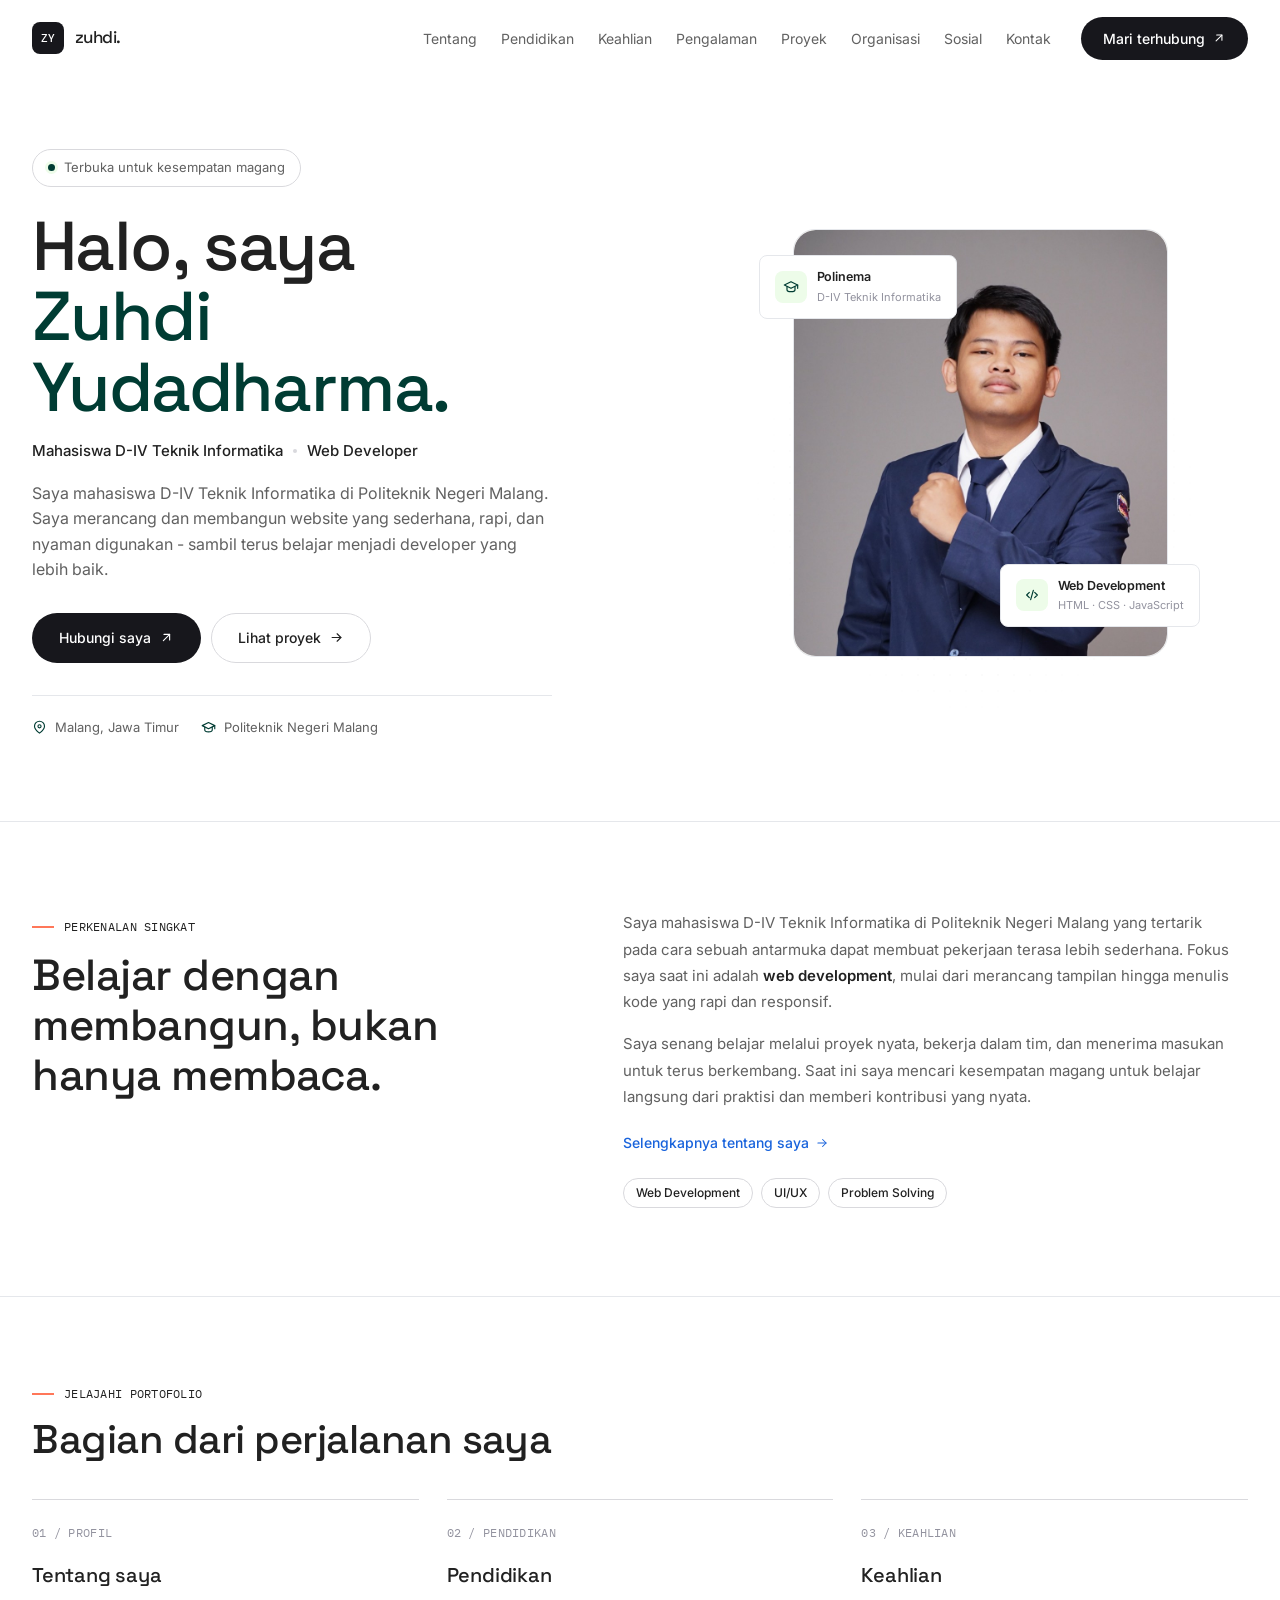
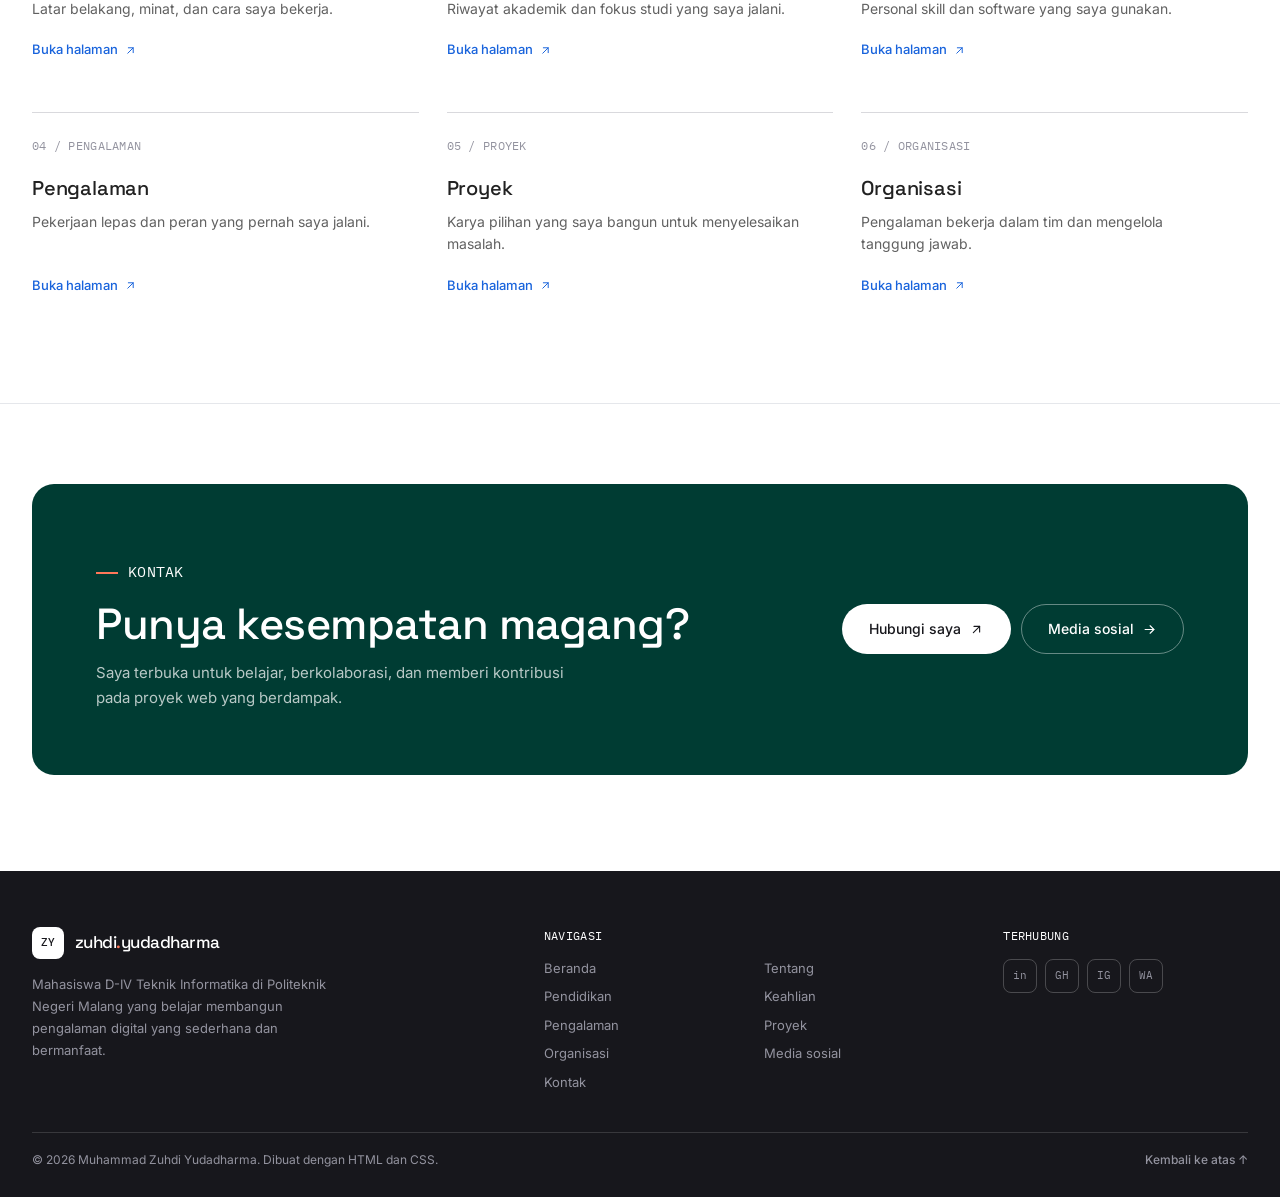
==== index.html @ 02cf8763 "first commit" ====
<!DOCTYPE html>
<html lang="id">
<head>
  <meta charset="UTF-8" />
  <meta name="viewport" content="width=device-width, initial-scale=1.0" />
  <meta name="description" content="Portofolio Muhammad Zuhdi Yudadharma, mahasiswa D-IV Teknik Informatika Politeknik Negeri Malang dan web developer." />
  <meta name="theme-color" content="#ffffff" />
  <title>Beranda - Muhammad Zuhdi Yudadharma</title>
  <link rel="preconnect" href="https://fonts.googleapis.com" />
  <link rel="preconnect" href="https://fonts.gstatic.com" crossorigin />
  <link rel="stylesheet" href="https://fonts.googleapis.com/css2?family=IBM+Plex+Mono:wght@400;500&family=Inter:wght@400;500;600&family=Space+Grotesk:wght@400;500;600&display=swap" />
  <link rel="stylesheet" href="css/base.css" />
  <link rel="stylesheet" href="css/layout.css" />
  <link rel="stylesheet" href="css/components.css" />
  <link rel="stylesheet" href="css/home.css" />
</head>
<body id="top">

<a class="skip-link" href="#main">Lewati ke konten</a>

<header class="site-header">
  <div class="container nav">
    <a class="brand" href="index.html" aria-label="Beranda Muhammad Zuhdi Yudadharma">
      <span class="brand-mark">ZY</span>
      <span>zuhdi.</span>
    </a>
    <button class="menu-toggle" type="button" aria-label="Buka menu navigasi" aria-expanded="false" aria-controls="primary-nav">
      <span></span><span></span><span></span>
    </button>
    <nav class="nav-links" id="primary-nav" aria-label="Navigasi utama">
        <a class="nav-link" href="tentang.html">Tentang</a>
        <a class="nav-link" href="pendidikan.html">Pendidikan</a>
        <a class="nav-link" href="keahlian.html">Keahlian</a>
        <a class="nav-link" href="pengalaman.html">Pengalaman</a>
        <a class="nav-link" href="proyek.html">Proyek</a>
        <a class="nav-link" href="organisasi.html">Organisasi</a>
        <a class="nav-link" href="sosial.html">Sosial</a>
        <a class="nav-link" href="kontak.html">Kontak</a>
      <a class="nav-cta" href="kontak.html">Mari terhubung <svg class="icon" viewBox="0 0 24 24" aria-hidden="true"><path d="M7 17 17 7"/><path d="M8 7h9v9"/></svg></a>
    </nav>
  </div>
</header>
<main id="main">
  <section class="hero" aria-labelledby="hero-title">
    <div class="container hero-grid">
      <div class="hero-copy">
        <p class="hero-eyebrow"><span class="status-dot"></span> Terbuka untuk kesempatan magang</p>
        <h1 id="hero-title">Halo, saya<br /><span>Zuhdi Yudadharma.</span></h1>
        <p class="hero-role">Mahasiswa D-IV Teknik Informatika <span class="role-dot"></span> Web Developer</p>
        <p class="hero-lede">Saya mahasiswa D-IV Teknik Informatika di Politeknik Negeri Malang. Saya merancang dan membangun website yang sederhana, rapi, dan nyaman digunakan - sambil terus belajar menjadi developer yang lebih baik.</p>
        <div class="hero-actions">
          <a class="btn btn-primary" href="kontak.html">Hubungi saya <svg class="icon" viewBox="0 0 24 24" aria-hidden="true"><path d="M7 17 17 7"/><path d="M8 7h9v9"/></svg></a>
          <a class="btn btn-secondary" href="proyek.html">Lihat proyek <svg class="icon" viewBox="0 0 24 24" aria-hidden="true"><path d="M5 12h14"/><path d="m13 6 6 6-6 6"/></svg></a>
        </div>
        <div class="hero-meta">
          <span><svg class="icon" viewBox="0 0 24 24" aria-hidden="true"><path d="M20 10c0 5-8 11-8 11S4 15 4 10a8 8 0 1 1 16 0Z"/><circle cx="12" cy="10" r="2.5"/></svg> Malang, Jawa Timur</span>
          <span><svg class="icon" viewBox="0 0 24 24" aria-hidden="true"><path d="m22 9-10-5L2 9l10 5 10-5Z"/><path d="M6 11.5V16c0 1.7 2.7 3 6 3s6-1.3 6-3v-4.5"/><path d="M22 9v5"/></svg> Politeknik Negeri Malang</span>
        </div>
      </div>
      <div class="hero-visual">
        <div class="portrait-wrap">
          <div class="portrait">
            <img class="portrait-img" src="assets/foto-zuhdi.jpg" alt="Foto Muhammad Zuhdi Yudadharma" width="900" height="1026" />
          </div>
          <div class="float-card float-card--top">
            <span class="float-icon"><svg class="icon" viewBox="0 0 24 24" aria-hidden="true"><path d="m22 9-10-5L2 9l10 5 10-5Z"/><path d="M6 11.5V16c0 1.7 2.7 3 6 3s6-1.3 6-3v-4.5"/><path d="M22 9v5"/></svg></span>
            <div class="float-copy"><strong>Polinema</strong><small>D-IV Teknik Informatika</small></div>
          </div>
          <div class="float-card float-card--bottom">
            <span class="float-icon"><svg class="icon" viewBox="0 0 24 24" aria-hidden="true"><path d="m8 8-4 4 4 4"/><path d="m16 8 4 4-4 4"/><path d="m14 5-4 14"/></svg></span>
            <div class="float-copy"><strong>Web Development</strong><small>HTML · CSS · JavaScript</small></div>
          </div>
        </div>
      </div>
    </div>
  </section>

  <section class="home-intro">
    <div class="container home-intro-grid">
      <div>
        <p class="eyebrow">Perkenalan singkat</p>
        <h2>Belajar dengan membangun, bukan hanya membaca.</h2>
      </div>
      <div class="home-intro-copy">
        <p>Saya mahasiswa D-IV Teknik Informatika di Politeknik Negeri Malang yang tertarik pada cara sebuah antarmuka dapat membuat pekerjaan terasa lebih sederhana. Fokus saya saat ini adalah <strong>web development</strong>, mulai dari merancang tampilan hingga menulis kode yang rapi dan responsif.</p>
        <p>Saya senang belajar melalui proyek nyata, bekerja dalam tim, dan menerima masukan untuk terus berkembang. Saat ini saya mencari kesempatan magang untuk belajar langsung dari praktisi dan memberi kontribusi yang nyata.</p>
        <a class="text-link" href="tentang.html">Selengkapnya tentang saya <svg class="icon" viewBox="0 0 24 24" aria-hidden="true"><path d="M5 12h14"/><path d="m13 6 6 6-6 6"/></svg></a>
        <div class="tags home-facts">
          <span class="tag">Web Development</span>
          <span class="tag">UI/UX</span>
          <span class="tag">Problem Solving</span>
        </div>
      </div>
    </div>
  </section>

  <section class="home-explore">
    <div class="container">
      <div class="section-heading">
        <div class="section-title-wrap">
          <p class="eyebrow">Jelajahi portofolio</p>
          <h2>Bagian dari perjalanan saya</h2>
        </div>
      </div>
      <div class="explore-grid">
        <a class="explore-card" href="tentang.html">
          <span class="explore-number">01 / PROFIL</span>
          <h3>Tentang saya</h3>
          <p>Latar belakang, minat, dan cara saya bekerja.</p>
          <span class="explore-arrow">Buka halaman <svg class="icon" viewBox="0 0 24 24" aria-hidden="true"><path d="M7 17 17 7"/><path d="M8 7h9v9"/></svg></span>
        </a>
        <a class="explore-card" href="pendidikan.html">
          <span class="explore-number">02 / PENDIDIKAN</span>
          <h3>Pendidikan</h3>
          <p>Riwayat akademik dan fokus studi yang saya jalani.</p>
          <span class="explore-arrow">Buka halaman <svg class="icon" viewBox="0 0 24 24" aria-hidden="true"><path d="M7 17 17 7"/><path d="M8 7h9v9"/></svg></span>
        </a>
        <a class="explore-card" href="keahlian.html">
          <span class="explore-number">03 / KEAHLIAN</span>
          <h3>Keahlian</h3>
          <p>Personal skill dan software yang saya gunakan.</p>
          <span class="explore-arrow">Buka halaman <svg class="icon" viewBox="0 0 24 24" aria-hidden="true"><path d="M7 17 17 7"/><path d="M8 7h9v9"/></svg></span>
        </a>
        <a class="explore-card" href="pengalaman.html">
          <span class="explore-number">04 / PENGALAMAN</span>
          <h3>Pengalaman</h3>
          <p>Pekerjaan lepas dan peran yang pernah saya jalani.</p>
          <span class="explore-arrow">Buka halaman <svg class="icon" viewBox="0 0 24 24" aria-hidden="true"><path d="M7 17 17 7"/><path d="M8 7h9v9"/></svg></span>
        </a>
        <a class="explore-card" href="proyek.html">
          <span class="explore-number">05 / PROYEK</span>
          <h3>Proyek</h3>
          <p>Karya pilihan yang saya bangun untuk menyelesaikan masalah.</p>
          <span class="explore-arrow">Buka halaman <svg class="icon" viewBox="0 0 24 24" aria-hidden="true"><path d="M7 17 17 7"/><path d="M8 7h9v9"/></svg></span>
        </a>
        <a class="explore-card" href="organisasi.html">
          <span class="explore-number">06 / ORGANISASI</span>
          <h3>Organisasi</h3>
          <p>Pengalaman bekerja dalam tim dan mengelola tanggung jawab.</p>
          <span class="explore-arrow">Buka halaman <svg class="icon" viewBox="0 0 24 24" aria-hidden="true"><path d="M7 17 17 7"/><path d="M8 7h9v9"/></svg></span>
        </a>
      </div>
    </div>
  </section>

  <section class="home-cta">
    <div class="container">
      <div class="cta-panel">
        <div>
          <p class="eyebrow">Kontak</p>
          <h2>Punya kesempatan magang?</h2>
          <p>Saya terbuka untuk belajar, berkolaborasi, dan memberi kontribusi pada proyek web yang berdampak.</p>
        </div>
        <div class="cta-actions">
          <a class="btn btn-primary" href="kontak.html">Hubungi saya <svg class="icon" viewBox="0 0 24 24" aria-hidden="true"><path d="M7 17 17 7"/><path d="M8 7h9v9"/></svg></a>
          <a class="btn btn-secondary" href="sosial.html">Media sosial <svg class="icon" viewBox="0 0 24 24" aria-hidden="true"><path d="M5 12h14"/><path d="m13 6 6 6-6 6"/></svg></a>
        </div>
      </div>
    </div>
  </section>
</main>

<footer class="site-footer">
  <div class="container footer-main">
    <div class="footer-brand">
      <a class="brand" href="index.html">
        <span class="brand-mark">ZY</span>
        <span>zuhdi<span class="brand-dot">.</span>yudadharma</span>
      </a>
      <p>Mahasiswa D-IV Teknik Informatika di Politeknik Negeri Malang yang belajar membangun pengalaman digital yang sederhana dan bermanfaat.</p>
    </div>
    <div>
      <p class="footer-title">Navigasi</p>
      <div class="footer-links">
        <a href="index.html">Beranda</a>
        <a href="tentang.html">Tentang</a>
        <a href="pendidikan.html">Pendidikan</a>
        <a href="keahlian.html">Keahlian</a>
        <a href="pengalaman.html">Pengalaman</a>
        <a href="proyek.html">Proyek</a>
        <a href="organisasi.html">Organisasi</a>
        <a href="sosial.html">Media sosial</a>
        <a href="kontak.html">Kontak</a>
      </div>
    </div>
    <div>
      <p class="footer-title">Terhubung</p>
      <div class="footer-social">
        <a href="https://www.linkedin.com/in/muhammad-zuhdi-yudahdarma-a69742446/" target="_blank" rel="noopener noreferrer" aria-label="LinkedIn"><span class="social-monogram">in</span></a>
        <a href="https://github.com/Zuhdiaja" target="_blank" rel="noopener noreferrer" aria-label="GitHub"><span class="social-monogram">GH</span></a>
        <a href="https://www.instagram.com/zxdhiy/" target="_blank" rel="noopener noreferrer" aria-label="Instagram"><span class="social-monogram">IG</span></a>
        <a href="https://wa.me/6285608797716" target="_blank" rel="noopener noreferrer" aria-label="WhatsApp"><span class="social-monogram">WA</span></a>
      </div>
    </div>
  </div>
  <div class="container footer-bottom">
    <span>© <span id="year">2026</span> Muhammad Zuhdi Yudadharma. Dibuat dengan HTML dan CSS.</span>
    <a href="#top">Kembali ke atas ↑</a>
  </div>
</footer>

<script src="js/navigation.js"></script>

</body>
</html>
---- css/base.css ----
/* =========================================================
   BASE - design tokens, reset, tipografi, utilitas dasar
   Sistem desain mengikuti DESIGN.md (gaya Cohere):
   kanvas putih editorial, tinta near-black, band hijau tua,
   aksen coral, permukaan flat dengan garis hairline.
   ========================================================= */
:root {
  /* Tipografi */
  --font-display: "Space Grotesk", "Inter", ui-sans-serif, system-ui, sans-serif;
  --font-body: "Inter", Arial, ui-sans-serif, system-ui, sans-serif;
  --font-mono: "CohereMono", "IBM Plex Mono", ui-monospace, SFMono-Regular, Menlo, monospace;

  /* Brand & aksen */
  --primary: #17171c;      /* CTA pill, footer, kartu gelap */
  --black: #000000;
  --green: #003c33;        /* band produk / fitur */
  --navy: #071829;
  --blue: #1863dc;         /* tautan editorial */
  --coral: #ff7759;        /* taksonomi & aksen hangat */
  --coral-soft: #ffad9b;

  /* Permukaan */
  --canvas: #ffffff;
  --stone: #eeece7;
  --pale-green: #edfce9;
  --pale-blue: #f1f5ff;

  /* Garis & teks */
  --hairline: #d9d9dd;
  --line: #e5e7eb;
  --card-line: #f2f2f2;
  --ink: #212121;
  --body: #616161;
  --muted: #93939f;
  --slate: #75758a;
  --on-dark: #ffffff;

  /* Semantik */
  --focus: #4c6ee6;
  --error: #b30000;

  /* Radius */
  --r-xs: 4px;
  --r-sm: 8px;
  --r-md: 16px;
  --r-lg: 22px;
  --r-pill: 32px;

  --container: 1280px;
}

*, *::before, *::after { box-sizing: border-box; }

html {
  scroll-behavior: smooth;
  scroll-padding-top: 92px;
}

body {
  margin: 0;
  color: var(--ink);
  background: var(--canvas);
  font-family: var(--font-body);
  font-size: 16px;
  font-weight: 400;
  line-height: 1.5;
  -webkit-font-smoothing: antialiased;
}

h1, h2, h3, h4 {
  font-family: var(--font-display);
  font-weight: 500;
  letter-spacing: -.02em;
}

h1, h2, h3, h4, p, dl, dd { margin: 0; }
ul, ol { margin: 0; padding: 0; list-style: none; }
a { color: inherit; text-decoration: none; }
button, input, textarea { font: inherit; }
button { cursor: pointer; }
img, svg { display: block; }
strong { font-weight: 600; }

::selection { background: var(--pale-green); color: var(--ink); }

:focus-visible {
  outline: 2px solid var(--focus);
  outline-offset: 2px;
  border-radius: var(--r-xs);
}

.container {
  width: min(var(--container), calc(100% - 64px));
  margin-inline: auto;
}

/* Label teknis huruf kapital (mono, tracking longgar) */
.mono,
.eyebrow,
.project-kicker,
.explore-number,
.value-number,
.footer-title,
.sw-level {
  font-family: var(--font-mono);
  font-size: 12px;
  font-weight: 400;
  letter-spacing: .28px;
  text-transform: uppercase;
}

.icon {
  width: 18px;
  height: 18px;
  flex: none;
  fill: none;
  stroke: currentColor;
  stroke-width: 1.8;
  stroke-linecap: round;
  stroke-linejoin: round;
}

.icon--sm { width: 14px; height: 14px; }

.skip-link {
  position: fixed;
  z-index: 999;
  top: 12px;
  left: 12px;
  padding: 10px 18px;
  border-radius: var(--r-pill);
  background: var(--primary);
  color: var(--on-dark);
  font-size: 13px;
  font-weight: 500;
  transform: translateY(-150%);
  transition: transform .2s;
}

.skip-link:focus { transform: translateY(0); }

.status-dot {
  width: 7px;
  height: 7px;
  flex: none;
  border-radius: 50%;
  background: var(--green);
  box-shadow: 0 0 0 3px var(--pale-green);
}

.visually-hidden {
  position: absolute !important;
  width: 1px;
  height: 1px;
  padding: 0;
  margin: -1px;
  overflow: hidden;
  clip: rect(0, 0, 0, 0);
  white-space: nowrap;
  border: 0;
}

@media (max-width: 680px) {
  .container { width: calc(100% - 32px); }
}

@media (prefers-reduced-motion: reduce) {
  html { scroll-behavior: auto; }
  *, *::before, *::after {
    animation-duration: .01ms !important;
    animation-iteration-count: 1 !important;
    transition-duration: .01ms !important;
  }
}
---- css/layout.css ----
/* =========================================================
   LAYOUT - header, navigasi, page hero, footer
   ========================================================= */
.site-header {
  position: sticky;
  top: 0;
  z-index: 100;
  background: rgba(255, 255, 255, .92);
  border-bottom: 1px solid transparent;
  backdrop-filter: blur(14px);
  transition: border-color .25s;
}

.site-header.scrolled { border-color: var(--line); }

.nav {
  position: relative;
  display: flex;
  align-items: center;
  justify-content: space-between;
  gap: 22px;
  height: 76px;
}

.brand {
  display: inline-flex;
  align-items: center;
  gap: 11px;
  flex: none;
  font-family: var(--font-display);
  font-size: 17px;
  font-weight: 500;
  letter-spacing: -.03em;
}

.brand-mark {
  display: grid;
  width: 32px;
  height: 32px;
  place-items: center;
  border-radius: var(--r-sm);
  color: var(--on-dark);
  background: var(--primary);
  font-family: var(--font-mono);
  font-size: 11px;
  letter-spacing: .28px;
}

.brand-dot { color: var(--coral); }

.nav-links {
  display: flex;
  align-items: center;
  gap: 24px;
}

.nav-link {
  position: relative;
  font-size: 14px;
  font-weight: 400;
  color: var(--body);
  transition: color .2s;
}

.nav-link::after {
  content: "";
  position: absolute;
  right: 0;
  bottom: -7px;
  left: 0;
  height: 2px;
  background: var(--primary);
  transform: scaleX(0);
  transform-origin: left;
  transition: transform .2s;
}

.nav-link:hover,
.nav-link.active { color: var(--ink); }

.nav-link:hover::after,
.nav-link.active::after { transform: scaleX(1); }

.nav-cta {
  display: inline-flex;
  align-items: center;
  gap: 7px;
  margin-left: 6px;
  padding: 11px 22px;
  border-radius: var(--r-pill);
  color: var(--on-dark);
  background: var(--primary);
  font-size: 14px;
  font-weight: 500;
  white-space: nowrap;
  transition: background .2s;
}

.nav-cta:hover { background: var(--black); }

.nav-cta .icon { width: 14px; height: 14px; }

.menu-toggle {
  display: none;
  flex-direction: column;
  align-items: center;
  justify-content: center;
  gap: 4px;
  width: 42px;
  height: 42px;
  padding: 0;
  border: 1px solid var(--hairline);
  border-radius: var(--r-sm);
  background: var(--canvas);
}

.menu-toggle span {
  display: block;
  width: 16px;
  height: 1.5px;
  border-radius: 2px;
  background: var(--ink);
  transition: transform .2s, opacity .2s;
}

.menu-toggle[aria-expanded="true"] span:nth-child(1) { transform: translateY(5.5px) rotate(45deg); }
.menu-toggle[aria-expanded="true"] span:nth-child(2) { opacity: 0; }
.menu-toggle[aria-expanded="true"] span:nth-child(3) { transform: translateY(-5.5px) rotate(-45deg); }

/* Page heading for every feature page */
.page-hero {
  position: relative;
  overflow: hidden;
  padding: 72px 0 64px;
  background: var(--canvas);
  border-bottom: 1px solid var(--line);
}

.page-hero-grid {
  position: relative;
  z-index: 1;
  display: flex;
  align-items: flex-end;
  justify-content: space-between;
  gap: 40px;
}

.page-hero h1 {
  margin-top: 16px;
  font-size: clamp(2.75rem, 6vw, 4.5rem);
  font-weight: 500;
  line-height: 1;
  letter-spacing: -1.44px;
}

.page-desc {
  max-width: 600px;
  margin-top: 18px;
  color: var(--body);
  font-size: 16px;
  line-height: 1.5;
}

.page-number {
  flex: none;
  padding-bottom: 2px;
  color: var(--stone);
  font-family: var(--font-display);
  font-size: clamp(4.5rem, 9vw, 7.5rem);
  font-weight: 500;
  line-height: .75;
  letter-spacing: -.04em;
  user-select: none;
}

.page-content { padding: 72px 0 88px; }

/* Footer - permukaan gelap */
.site-footer { background: var(--primary); color: var(--on-dark); }

.footer-main {
  display: grid;
  grid-template-columns: 1.35fr 1.2fr .7fr;
  gap: 40px;
  padding: 56px 0 40px;
}

.footer-brand .brand-mark { background: var(--on-dark); color: var(--primary); }

.footer-brand p {
  max-width: 300px;
  margin-top: 14px;
  color: var(--muted);
  font-size: 13px;
  line-height: 1.7;
}

.footer-title {
  margin-bottom: 14px;
  color: var(--on-dark);
}

.footer-links {
  display: grid;
  grid-template-columns: 1fr 1fr;
  gap: 9px 20px;
}

.footer-links a { color: var(--muted); font-size: 13px; transition: color .2s; }
.footer-links a:hover { color: var(--on-dark); }

.footer-social { display: flex; gap: 8px; }

.footer-social a {
  display: grid;
  width: 34px;
  height: 34px;
  place-items: center;
  border: 1px solid rgba(255, 255, 255, .22);
  border-radius: var(--r-sm);
  color: var(--muted);
  transition: color .2s, border-color .2s, background .2s;
}

.footer-social a:hover {
  border-color: rgba(255, 255, 255, .5);
  background: rgba(255, 255, 255, .08);
  color: var(--on-dark);
}

.footer-bottom {
  display: flex;
  align-items: center;
  justify-content: space-between;
  gap: 20px;
  padding: 18px 0 28px;
  border-top: 1px solid rgba(255, 255, 255, .14);
  color: var(--muted);
  font-size: 12px;
}

.footer-bottom a { color: var(--muted); font-weight: 500; }
.footer-bottom a:hover { color: var(--on-dark); }

@media (max-width: 1100px) {
  .menu-toggle { display: flex; }

  .nav-links {
    position: absolute;
    top: calc(100% - 4px);
    right: 0;
    left: 0;
    display: none;
    flex-direction: column;
    align-items: stretch;
    gap: 2px;
    padding: 8px;
    border: 1px solid var(--line);
    border-radius: var(--r-md);
    background: var(--canvas);
  }

  .nav-links.open { display: flex; }
  .nav-link { padding: 11px 12px; border-radius: var(--r-sm); font-size: 14px; }
  .nav-link::after { display: none; }
  .nav-link.active { background: var(--stone); }
  .nav-cta { justify-content: center; margin-top: 6px; padding: 12px 16px; }
}

@media (max-width: 900px) {
  .page-hero { padding: 56px 0 52px; }
  .page-number { font-size: 5rem; }
  .page-content { padding: 56px 0 72px; }
  .footer-main { grid-template-columns: 1fr 1fr; gap: 28px; }
  .footer-brand { grid-column: 1 / -1; }
}

@media (max-width: 680px) {
  .nav { height: 66px; }
  .brand { font-size: 15.5px; }
  .brand-mark { width: 30px; height: 30px; font-size: 10px; }
  .page-hero { padding: 44px 0 42px; }
  .page-hero h1 { font-size: 2.6rem; letter-spacing: -1px; }
  .page-desc { font-size: 14px; }
  .page-number { display: none; }
  .page-content { padding: 46px 0 60px; }
  .footer-main { grid-template-columns: 1fr; gap: 26px; padding: 40px 0 28px; }
  .footer-brand { grid-column: auto; }
  .footer-bottom { flex-direction: column; align-items: flex-start; gap: 8px; }
}
---- css/components.css ----
/* =========================================================
   COMPONENTS - elemen yang dipakai di banyak halaman
   ========================================================= */
.eyebrow {
  display: inline-flex;
  align-items: center;
  gap: 10px;
  color: var(--ink);
}

.eyebrow::before {
  content: "";
  width: 22px;
  height: 2px;
  background: var(--coral);
}

.section-heading {
  display: flex;
  align-items: flex-end;
  justify-content: space-between;
  gap: 40px;
  margin-bottom: 36px;
}

.section-title-wrap { max-width: 640px; }

.section-heading h2 {
  margin-top: 14px;
  font-size: clamp(1.75rem, 3.2vw, 2.5rem);
  font-weight: 500;
  line-height: 1.15;
  letter-spacing: -.48px;
}

.section-desc {
  max-width: 380px;
  padding-bottom: 4px;
  color: var(--body);
  font-size: 14px;
  line-height: 1.6;
}

/* Tombol - pill near-black, tanpa bayangan */
.btn {
  display: inline-flex;
  align-items: center;
  justify-content: center;
  gap: 8px;
  padding: 12px 26px;
  border: 1px solid transparent;
  border-radius: var(--r-pill);
  font-size: 14px;
  font-weight: 500;
  line-height: 1.71;
  white-space: nowrap;
  transition: background .2s, border-color .2s, color .2s;
}

.btn .icon { width: 15px; height: 15px; }

.btn-primary {
  color: var(--on-dark);
  background: var(--primary);
}

.btn-primary:hover { background: var(--black); }

.btn-secondary {
  color: var(--ink);
  background: transparent;
  border-color: var(--hairline);
}

.btn-secondary:hover { border-color: var(--ink); }

/* Varian tombol di atas band gelap */
.on-dark .btn-primary,
.cta-panel .btn-primary {
  color: var(--primary);
  background: var(--on-dark);
}

.on-dark .btn-primary:hover,
.cta-panel .btn-primary:hover { background: var(--stone); }

.on-dark .btn-secondary,
.cta-panel .btn-secondary {
  color: var(--on-dark);
  border-color: rgba(255, 255, 255, .4);
}

.on-dark .btn-secondary:hover,
.cta-panel .btn-secondary:hover { border-color: var(--on-dark); }

.text-link {
  display: inline-flex;
  align-items: center;
  gap: 6px;
  color: var(--blue);
  font-size: 14px;
  font-weight: 500;
}

.text-link:hover { text-decoration: underline; text-underline-offset: 4px; }
.text-link .icon { width: 14px; height: 14px; }

.icon-box {
  display: grid;
  width: 40px;
  height: 40px;
  flex: none;
  place-items: center;
  border: 1px solid var(--line);
  border-radius: var(--r-sm);
  background: var(--canvas);
  color: var(--ink);
}

.icon-box .icon { width: 18px; height: 18px; }

.year-pill {
  padding: 5px 12px;
  border: 1px solid var(--hairline);
  border-radius: var(--r-pill);
  color: var(--ink);
  background: transparent;
  font-family: var(--font-mono);
  font-size: 12px;
  letter-spacing: .28px;
  white-space: nowrap;
}

/* Chip taksonomi gaya pill-outline */
.tags { display: flex; flex-wrap: wrap; gap: 6px; }

.tag {
  padding: 5px 12px;
  border: 1px solid var(--hairline);
  border-radius: var(--r-pill);
  background: transparent;
  color: var(--ink);
  font-size: 12px;
  font-weight: 500;
}

.social-monogram {
  font-family: var(--font-mono);
  font-size: 11px;
  letter-spacing: .28px;
  line-height: 1;
}

@media (max-width: 900px) {
  .section-heading { display: block; margin-bottom: 28px; }
  .section-desc { max-width: 560px; margin-top: 10px; padding: 0; }
}

@media (max-width: 680px) {
  .section-heading h2 { font-size: 1.75rem; }
  .btn { padding: 11px 22px; }
}
---- css/home.css ----
/* =========================================================
   HOME - profil, perkenalan, dan pintasan fitur
   ========================================================= */
.hero {
  position: relative;
  overflow: hidden;
  background: var(--canvas);
  border-bottom: 1px solid var(--line);
}

.hero-grid {
  position: relative;
  display: grid;
  grid-template-columns: minmax(0, 1.06fr) minmax(0, .94fr);
  align-items: center;
  gap: 76px;
  min-height: 580px;
  padding: 72px 0 84px;
}

.hero-copy { animation: rise .65s cubic-bezier(.2, .7, .2, 1) both; }
.hero-visual { animation: rise .7s .1s cubic-bezier(.2, .7, .2, 1) both; }

@keyframes rise {
  from { opacity: 0; transform: translateY(14px); }
  to { opacity: 1; transform: none; }
}

.hero-eyebrow {
  display: inline-flex;
  align-items: center;
  gap: 9px;
  padding: 8px 15px;
  border: 1px solid var(--hairline);
  border-radius: var(--r-pill);
  background: transparent;
  color: var(--body);
  font-size: 13px;
  font-weight: 400;
}

.hero h1 {
  max-width: 640px;
  margin-top: 24px;
  font-size: clamp(2.75rem, 5.4vw, 4.5rem);
  font-weight: 500;
  line-height: 1.02;
  letter-spacing: -1.6px;
}

.hero h1 span { color: var(--green); }

.hero-role {
  display: flex;
  align-items: center;
  gap: 10px;
  margin-top: 18px;
  font-size: 15px;
  font-weight: 500;
  color: var(--ink);
}

.role-dot {
  width: 4px;
  height: 4px;
  border-radius: 50%;
  background: var(--hairline);
}

.hero-lede {
  max-width: 520px;
  margin-top: 18px;
  color: var(--body);
  font-size: 16px;
  line-height: 1.6;
}

.hero-actions {
  display: flex;
  flex-wrap: wrap;
  gap: 10px;
  margin-top: 30px;
}

.hero-meta {
  display: flex;
  flex-wrap: wrap;
  gap: 22px;
  max-width: 520px;
  margin-top: 32px;
  padding-top: 22px;
  border-top: 1px solid var(--line);
  color: var(--body);
  font-size: 13px;
}

.hero-meta span { display: inline-flex; align-items: center; gap: 8px; }
.hero-meta .icon { width: 15px; height: 15px; color: var(--green); }

.hero-visual {
  position: relative;
  display: flex;
  align-items: center;
  justify-content: center;
}

.hero-visual::before {
  content: "";
  position: absolute;
  top: 5%;
  left: 4%;
  width: 90%;
  aspect-ratio: 1;
  background-image: radial-gradient(rgba(23, 23, 28, .16) 1px, transparent 1px);
  background-size: 16px 16px;
  opacity: .45;
  mask-image: radial-gradient(circle, #000 0%, transparent 68%);
  -webkit-mask-image: radial-gradient(circle, #000 0%, transparent 68%);
}

.portrait-wrap {
  position: relative;
  z-index: 1;
  width: min(375px, 100%);
}

.portrait {
  position: relative;
  display: grid;
  place-items: center;
  aspect-ratio: 1 / 1.14;
  overflow: hidden;
  border: 1px solid var(--line);
  border-radius: var(--r-lg);
  background: var(--stone);
}

.portrait-inner {
  position: relative;
  z-index: 1;
  display: grid;
  width: 70%;
  aspect-ratio: 1;
  place-items: center;
  border-radius: 50%;
  color: var(--on-dark);
  background: var(--green);
  font-family: var(--font-display);
  font-size: clamp(3.2rem, 7vw, 4.7rem);
  font-weight: 500;
  letter-spacing: -.04em;
}

.portrait-img {
  position: relative;
  z-index: 1;
  display: block;
  width: 100%;
  height: 100%;
  object-fit: cover;
  object-position: center 18%;
  border-radius: var(--r-lg);
}

.float-card {
  position: absolute;
  z-index: 2;
  display: flex;
  align-items: center;
  gap: 10px;
  padding: 12px 15px;
  border: 1px solid var(--line);
  border-radius: var(--r-sm);
  background: var(--canvas);
}

.float-card--top { top: 26px; left: -34px; }
.float-card--bottom { right: -32px; bottom: 30px; }

.float-icon {
  display: grid;
  width: 32px;
  height: 32px;
  flex: none;
  place-items: center;
  border-radius: var(--r-sm);
  background: var(--pale-green);
  color: var(--green);
}

.float-icon .icon { width: 16px; height: 16px; }

.float-copy strong { display: block; font-size: 12.5px; font-weight: 600; letter-spacing: -.01em; }
.float-copy small { display: block; margin-top: 2px; color: var(--muted); font-size: 11px; }

/* Perkenalan singkat */
.home-intro { padding: 88px 0; }

.home-intro-grid {
  display: grid;
  grid-template-columns: .9fr 1.1fr;
  align-items: start;
  gap: 80px;
}

.home-intro-copy { max-width: 610px; }

.home-intro h2 {
  margin-top: 14px;
  max-width: 460px;
  font-size: clamp(1.9rem, 3.4vw, 2.75rem);
  line-height: 1.15;
  letter-spacing: -.48px;
}

.home-intro-copy p {
  margin-bottom: 16px;
  color: var(--body);
  font-size: 15px;
  line-height: 1.75;
}

.home-intro-copy p strong { color: var(--ink); font-weight: 600; }
.home-intro-copy .text-link { margin-top: 6px; }

.home-facts {
  display: flex;
  flex-wrap: wrap;
  gap: 8px;
  margin-top: 24px;
}

/* Pintasan fitur - kartu capability dengan garis atas */
.home-explore {
  padding: 80px 0 84px;
  border-block: 1px solid var(--line);
  background: var(--canvas);
}

.explore-grid {
  display: grid;
  grid-template-columns: repeat(3, 1fr);
  gap: 28px;
}

.explore-card {
  display: flex;
  flex-direction: column;
  padding: 24px 28px 24px 0;
  border-top: 1px solid var(--hairline);
  background: transparent;
  transition: border-color .25s;
}

.explore-card:hover { border-color: var(--ink); }

.explore-number { color: var(--muted); }

.explore-card h3 {
  margin-top: 18px;
  font-size: 20px;
  letter-spacing: -.2px;
}

.explore-card p {
  flex: 1;
  margin-top: 8px;
  color: var(--body);
  font-size: 14px;
  line-height: 1.6;
}

.explore-arrow {
  display: inline-flex;
  align-items: center;
  gap: 6px;
  margin-top: 20px;
  color: var(--blue);
  font-size: 13px;
  font-weight: 500;
}

.explore-arrow .icon { width: 13px; height: 13px; }

/* CTA - band hijau tua */
.home-cta { padding: 80px 0 96px; }

.cta-panel {
  position: relative;
  display: flex;
  align-items: center;
  justify-content: space-between;
  gap: 40px;
  overflow: hidden;
  padding: 64px;
  border-radius: var(--r-lg);
  background: var(--green);
  color: var(--on-dark);
}

.cta-panel > * { position: relative; z-index: 1; }

.cta-panel .eyebrow { color: var(--on-dark); }

.cta-panel h2 {
  margin-top: 14px;
  font-size: clamp(1.9rem, 3.4vw, 2.75rem);
  line-height: 1.15;
  letter-spacing: -.48px;
  color: var(--on-dark);
}

.cta-panel p {
  max-width: 500px;
  margin-top: 12px;
  color: rgba(255, 255, 255, .72);
  font-size: 15px;
  line-height: 1.65;
}

.cta-actions {
  display: flex;
  flex: none;
  flex-wrap: wrap;
  gap: 10px;
}

@media (max-width: 1024px) {
  .hero-grid { gap: 44px; padding: 60px 0 70px; }
  .hero h1 { font-size: clamp(2.5rem, 4.6vw, 3.4rem); }
  .float-card--top { left: -18px; }
  .float-card--bottom { right: -18px; }
  .home-intro-grid { gap: 40px; }
  .explore-grid { grid-template-columns: 1fr 1fr; gap: 22px; }
}

@media (max-width: 900px) {
  .hero-grid { grid-template-columns: 1fr; gap: 48px; padding: 52px 0 60px; }
  .hero-copy { max-width: 630px; }
  .hero-visual { order: 2; }
  .portrait-wrap { width: 320px; }
  .hero h1 { font-size: clamp(2.5rem, 7vw, 3.3rem); }
  .home-intro { padding: 64px 0; }
  .home-intro-grid { grid-template-columns: 1fr; gap: 22px; }
  .home-intro h2 { max-width: 560px; }
  .home-explore { padding: 56px 0 64px; }
  .cta-panel { display: block; padding: 40px 32px; }
  .cta-actions { margin-top: 26px; }
}

@media (max-width: 680px) {
  .hero-grid { gap: 38px; padding: 40px 0 50px; }
  .hero h1 { font-size: clamp(2.4rem, 10vw, 3rem); letter-spacing: -1px; }
  .hero-eyebrow { font-size: 12px; }
  .hero-lede { font-size: 15px; }
  .hero-meta { flex-direction: column; gap: 10px; margin-top: 24px; padding-top: 18px; font-size: 12px; }
  .hero-visual::before { display: none; }
  .portrait-wrap { width: min(300px, 84%); }
  .float-card { padding: 10px 12px; gap: 8px; }
  .float-card--top { top: 14px; left: -12px; }
  .float-card--bottom { right: -12px; bottom: 18px; }
  .float-icon { width: 27px; height: 27px; }
  .float-copy strong { font-size: 11.5px; }
  .float-copy small { font-size: 10px; }
  .home-intro { padding: 50px 0; }
  .home-intro-copy p { font-size: 14px; }
  .home-explore { padding: 46px 0 52px; }
  .explore-grid { grid-template-columns: 1fr; gap: 0; }
  .explore-card { padding: 20px 0; }
  .explore-card h3 { margin-top: 14px; }
  .home-cta { padding: 52px 0 60px; }
  .cta-panel { padding: 32px 24px; border-radius: var(--r-md); }
  .cta-actions { flex-direction: column; align-items: stretch; }
  .cta-actions .btn { width: 100%; }
}
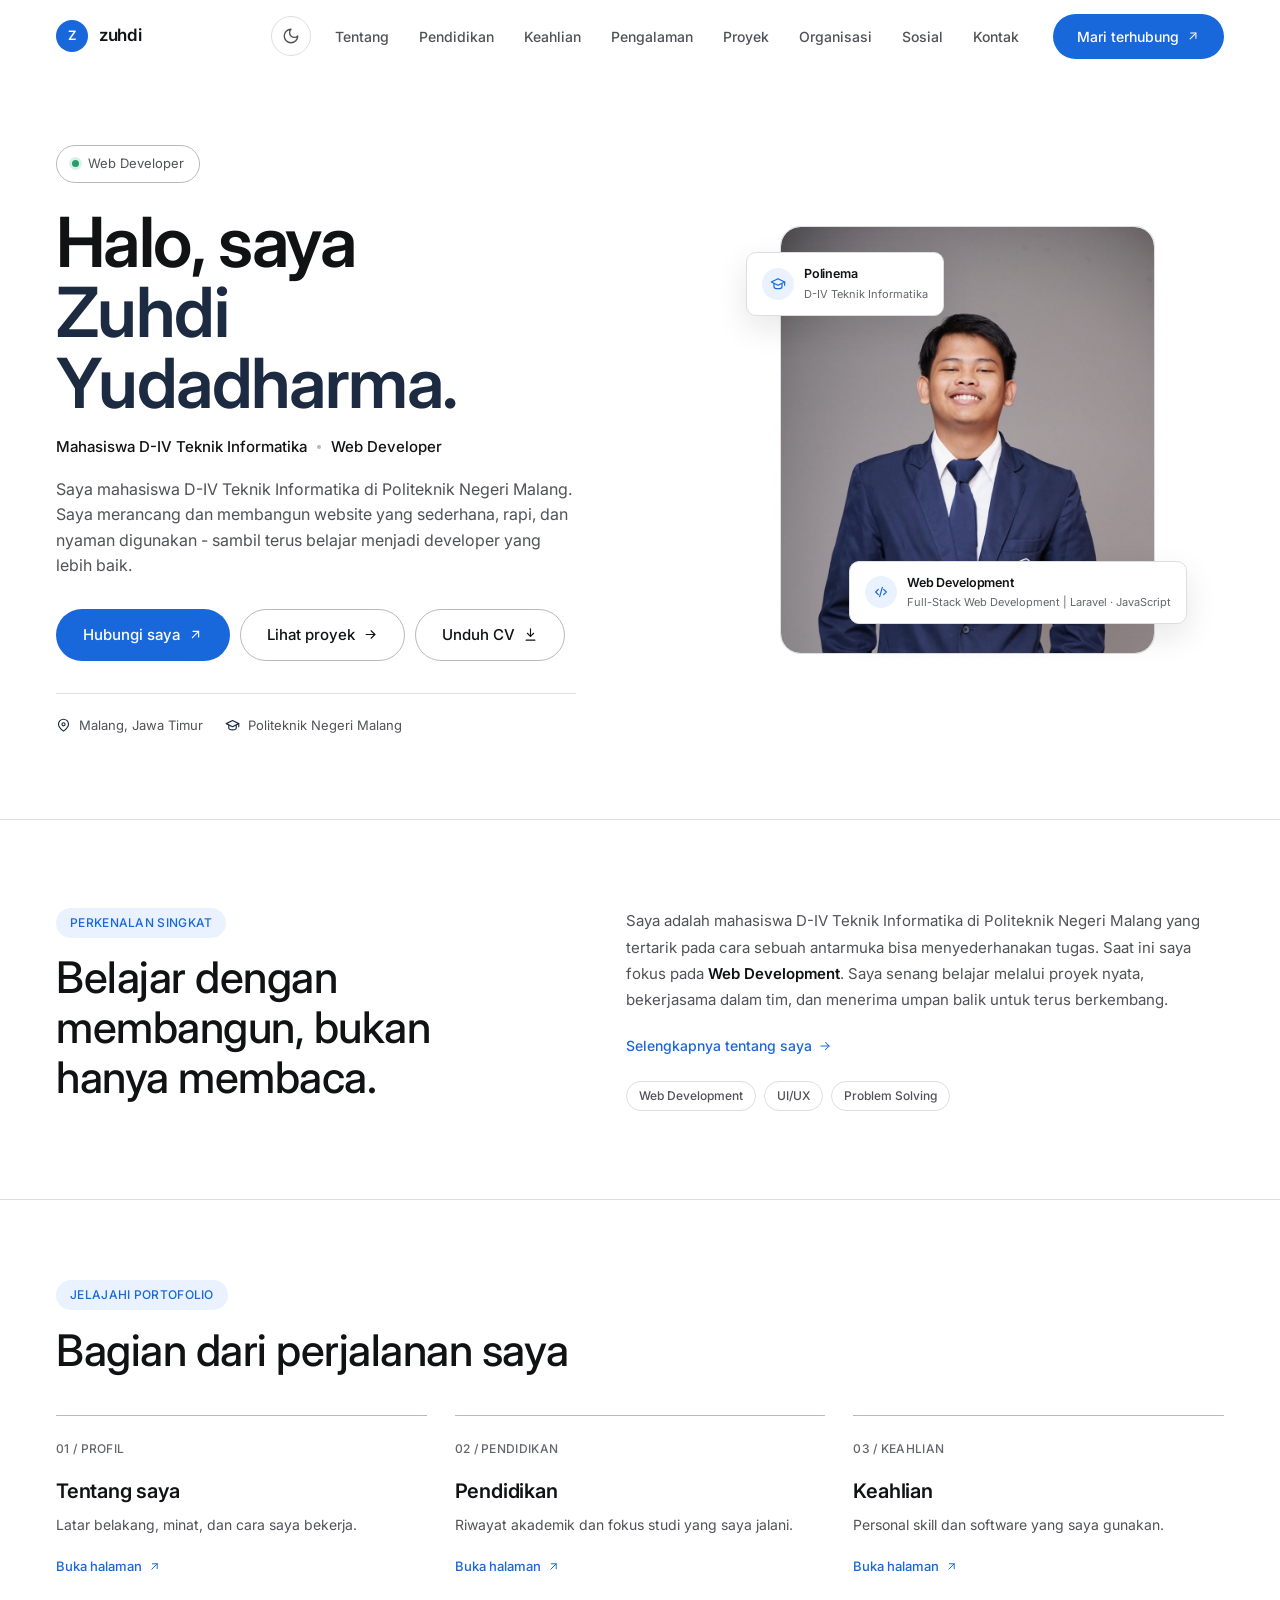
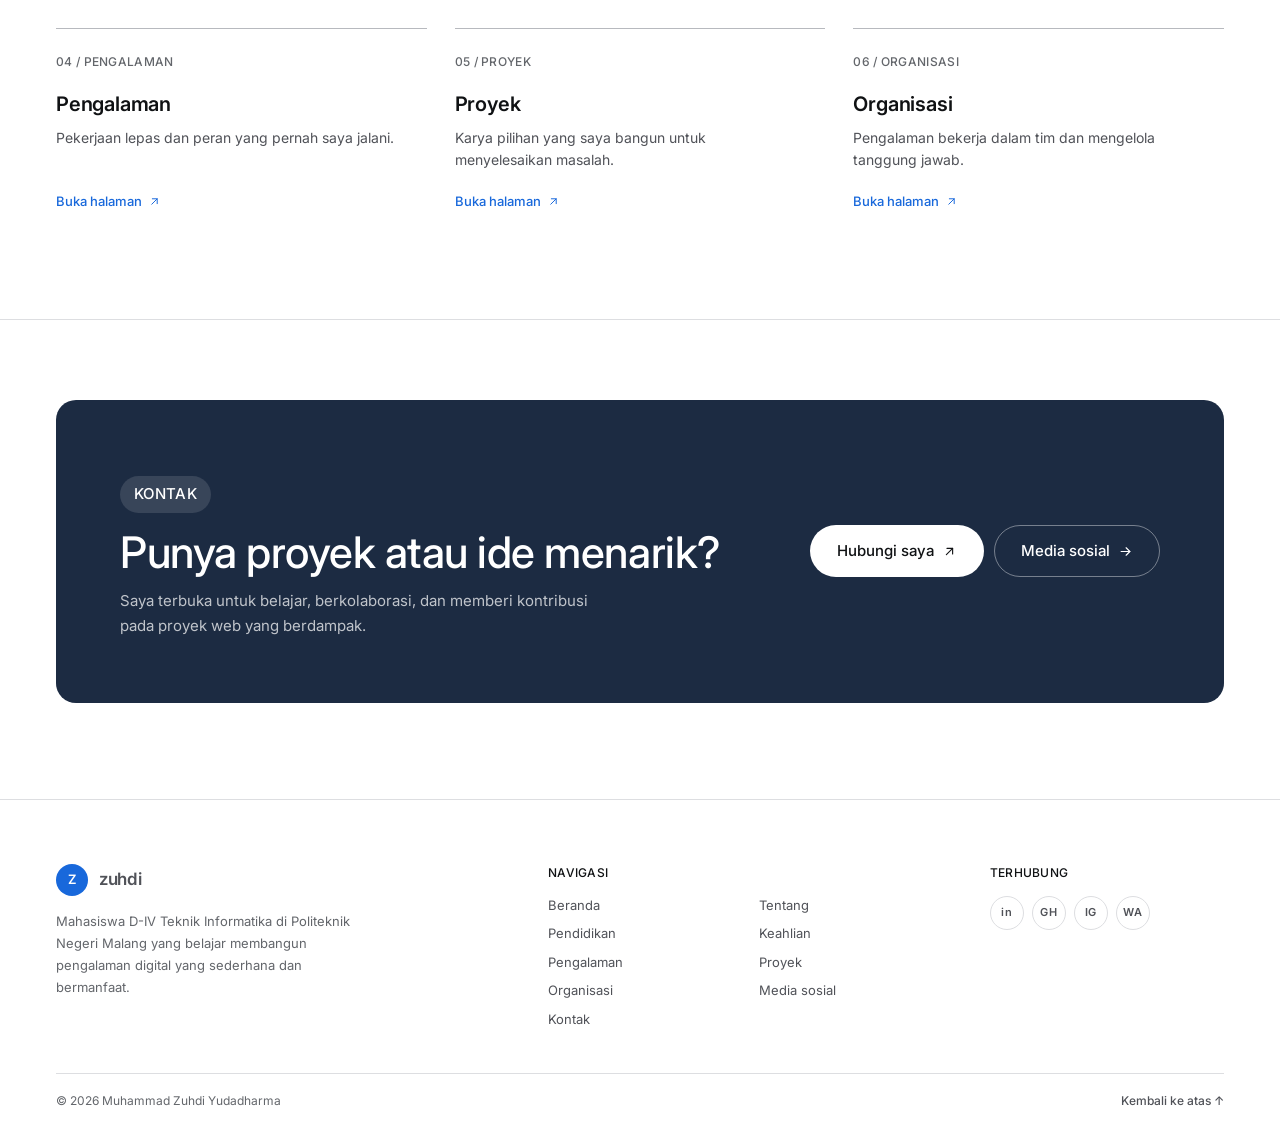
==== commit 00398f64: "style: rebrand situs ke design system Atlassian + dark mode toggle & perbaikan aset" ====
--- a/index.html
+++ b/index.html
@@ -5,10 +5,14 @@
   <meta name="viewport" content="width=device-width, initial-scale=1.0" />
   <meta name="description" content="Portofolio Muhammad Zuhdi Yudadharma, mahasiswa D-IV Teknik Informatika Politeknik Negeri Malang dan web developer." />
   <meta name="theme-color" content="#ffffff" />
+  <script>document.documentElement.setAttribute("data-theme", (function () { try { return localStorage.getItem("theme") || (matchMedia("(prefers-color-scheme: dark)").matches ? "dark" : "light"); } catch (e) { return "light"; } })());</script>
+  <link rel="icon" type="image/png" sizes="64x64" href="assets/favicon.png" />
+  <link rel="icon" type="image/svg+xml" href="assets/favicon.svg" />
+  <link rel="apple-touch-icon" href="assets/apple-touch-icon.png" />
   <title>Beranda - Muhammad Zuhdi Yudadharma</title>
   <link rel="preconnect" href="https://fonts.googleapis.com" />
   <link rel="preconnect" href="https://fonts.gstatic.com" crossorigin />
-  <link rel="stylesheet" href="https://fonts.googleapis.com/css2?family=IBM+Plex+Mono:wght@400;500&family=Inter:wght@400;500;600&family=Space+Grotesk:wght@400;500;600&display=swap" />
+  <link rel="stylesheet" href="https://fonts.googleapis.com/css2?family=Inter:wght@400;500;600;700&display=swap" />
   <link rel="stylesheet" href="css/base.css" />
   <link rel="stylesheet" href="css/layout.css" />
   <link rel="stylesheet" href="css/components.css" />
@@ -21,9 +25,13 @@
 <header class="site-header">
   <div class="container nav">
     <a class="brand" href="index.html" aria-label="Beranda Muhammad Zuhdi Yudadharma">
-      <span class="brand-mark">ZY</span>
-      <span>zuhdi.</span>
+      <span class="brand-mark">Z</span>
+      <span>zuhdi</span>
     </a>
+    <button class="theme-toggle" type="button" aria-label="Ganti mode gelap atau terang" aria-pressed="false">
+      <svg class="icon icon-moon" viewBox="0 0 24 24" aria-hidden="true"><path d="M12 3a6 6 0 0 0 9 9 9 9 0 1 1-9-9Z"/></svg>
+      <svg class="icon icon-sun" viewBox="0 0 24 24" aria-hidden="true"><circle cx="12" cy="12" r="4"/><path d="M12 2v2"/><path d="M12 20v2"/><path d="m4.9 4.9 1.4 1.4"/><path d="m17.7 17.7 1.4 1.4"/><path d="M2 12h2"/><path d="M20 12h2"/><path d="m6.3 17.7-1.4 1.4"/><path d="m19.1 4.9-1.4 1.4"/></svg>
+    </button>
     <button class="menu-toggle" type="button" aria-label="Buka menu navigasi" aria-expanded="false" aria-controls="primary-nav">
       <span></span><span></span><span></span>
     </button>
@@ -44,13 +52,15 @@
   <section class="hero" aria-labelledby="hero-title">
     <div class="container hero-grid">
       <div class="hero-copy">
-        <p class="hero-eyebrow"><span class="status-dot"></span> Terbuka untuk kesempatan magang</p>
+        <p class="hero-eyebrow"><span class="status-dot"></span> Web Developer</p>
         <h1 id="hero-title">Halo, saya<br /><span>Zuhdi Yudadharma.</span></h1>
         <p class="hero-role">Mahasiswa D-IV Teknik Informatika <span class="role-dot"></span> Web Developer</p>
         <p class="hero-lede">Saya mahasiswa D-IV Teknik Informatika di Politeknik Negeri Malang. Saya merancang dan membangun website yang sederhana, rapi, dan nyaman digunakan - sambil terus belajar menjadi developer yang lebih baik.</p>
         <div class="hero-actions">
           <a class="btn btn-primary" href="kontak.html">Hubungi saya <svg class="icon" viewBox="0 0 24 24" aria-hidden="true"><path d="M7 17 17 7"/><path d="M8 7h9v9"/></svg></a>
           <a class="btn btn-secondary" href="proyek.html">Lihat proyek <svg class="icon" viewBox="0 0 24 24" aria-hidden="true"><path d="M5 12h14"/><path d="m13 6 6 6-6 6"/></svg></a>
+          <!-- TODO: ganti href dengan link Google Drive CV -->
+          <a class="btn btn-secondary" href="#">Unduh CV <svg class="icon" viewBox="0 0 24 24" aria-hidden="true"><path d="M12 3v12"/><path d="m7 10 5 5 5-5"/><path d="M5 21h14"/></svg></a>
         </div>
         <div class="hero-meta">
           <span><svg class="icon" viewBox="0 0 24 24" aria-hidden="true"><path d="M20 10c0 5-8 11-8 11S4 15 4 10a8 8 0 1 1 16 0Z"/><circle cx="12" cy="10" r="2.5"/></svg> Malang, Jawa Timur</span>
@@ -68,7 +78,7 @@
           </div>
           <div class="float-card float-card--bottom">
             <span class="float-icon"><svg class="icon" viewBox="0 0 24 24" aria-hidden="true"><path d="m8 8-4 4 4 4"/><path d="m16 8 4 4-4 4"/><path d="m14 5-4 14"/></svg></span>
-            <div class="float-copy"><strong>Web Development</strong><small>HTML · CSS · JavaScript</small></div>
+            <div class="float-copy"><strong>Web Development</strong><small>Full-Stack Web Development | Laravel · JavaScript</small></div>
           </div>
         </div>
       </div>
@@ -82,8 +92,7 @@
         <h2>Belajar dengan membangun, bukan hanya membaca.</h2>
       </div>
       <div class="home-intro-copy">
-        <p>Saya mahasiswa D-IV Teknik Informatika di Politeknik Negeri Malang yang tertarik pada cara sebuah antarmuka dapat membuat pekerjaan terasa lebih sederhana. Fokus saya saat ini adalah <strong>web development</strong>, mulai dari merancang tampilan hingga menulis kode yang rapi dan responsif.</p>
-        <p>Saya senang belajar melalui proyek nyata, bekerja dalam tim, dan menerima masukan untuk terus berkembang. Saat ini saya mencari kesempatan magang untuk belajar langsung dari praktisi dan memberi kontribusi yang nyata.</p>
+        <p>Saya adalah mahasiswa D-IV Teknik Informatika di Politeknik Negeri Malang yang tertarik pada cara sebuah antarmuka bisa menyederhanakan tugas. Saat ini saya fokus pada <strong>Web Development</strong>. Saya senang belajar melalui proyek nyata, bekerjasama dalam tim, dan menerima umpan balik untuk terus berkembang.</p>
         <a class="text-link" href="tentang.html">Selengkapnya tentang saya <svg class="icon" viewBox="0 0 24 24" aria-hidden="true"><path d="M5 12h14"/><path d="m13 6 6 6-6 6"/></svg></a>
         <div class="tags home-facts">
           <span class="tag">Web Development</span>
@@ -148,7 +157,7 @@
       <div class="cta-panel">
         <div>
           <p class="eyebrow">Kontak</p>
-          <h2>Punya kesempatan magang?</h2>
+          <h2>Punya proyek atau ide menarik?</h2>
           <p>Saya terbuka untuk belajar, berkolaborasi, dan memberi kontribusi pada proyek web yang berdampak.</p>
         </div>
         <div class="cta-actions">
@@ -164,8 +173,8 @@
   <div class="container footer-main">
     <div class="footer-brand">
       <a class="brand" href="index.html">
-        <span class="brand-mark">ZY</span>
-        <span>zuhdi<span class="brand-dot">.</span>yudadharma</span>
+        <span class="brand-mark">Z</span>
+        <span>zuhdi</span>
       </a>
       <p>Mahasiswa D-IV Teknik Informatika di Politeknik Negeri Malang yang belajar membangun pengalaman digital yang sederhana dan bermanfaat.</p>
     </div>
@@ -186,7 +195,7 @@
     <div>
       <p class="footer-title">Terhubung</p>
       <div class="footer-social">
-        <a href="https://www.linkedin.com/in/muhammad-zuhdi-yudahdarma-a69742446/" target="_blank" rel="noopener noreferrer" aria-label="LinkedIn"><span class="social-monogram">in</span></a>
+        <a href="https://www.linkedin.com/in/muhammad-zuhdi-y/" target="_blank" rel="noopener noreferrer" aria-label="LinkedIn"><span class="social-monogram">in</span></a>
         <a href="https://github.com/Zuhdiaja" target="_blank" rel="noopener noreferrer" aria-label="GitHub"><span class="social-monogram">GH</span></a>
         <a href="https://www.instagram.com/zxdhiy/" target="_blank" rel="noopener noreferrer" aria-label="Instagram"><span class="social-monogram">IG</span></a>
         <a href="https://wa.me/6285608797716" target="_blank" rel="noopener noreferrer" aria-label="WhatsApp"><span class="social-monogram">WA</span></a>
@@ -194,7 +203,7 @@
     </div>
   </div>
   <div class="container footer-bottom">
-    <span>© <span id="year">2026</span> Muhammad Zuhdi Yudadharma. Dibuat dengan HTML dan CSS.</span>
+    <span>© <span id="year">2026</span> Muhammad Zuhdi Yudadharma</span>
     <a href="#top">Kembali ke atas ↑</a>
   </div>
 </footer>
--- a/css/base.css
+++ b/css/base.css
@@ -1,52 +1,64 @@
 /* =========================================================
    BASE - design tokens, reset, tipografi, utilitas dasar
-   Sistem desain mengikuti DESIGN.md (gaya Cohere):
-   kanvas putih editorial, tinta near-black, band hijau tua,
-   aksen coral, permukaan flat dengan garis hairline.
+   Sistem desain mengikuti DESIGN.md (gaya Atlassian):
+   kanvas putih, tinta near-black #101214, navy brand #1c2b42,
+   satu voltase kromatik Atlassian Blue #1868db untuk aksi,
+   tipografi Inter (pengganti terbuka Charlie Display/Text),
+   radius tiga tingkat: 3px kontrol, 20px kartu, 10000px pill.
    ========================================================= */
 :root {
-  /* Tipografi */
-  --font-display: "Space Grotesk", "Inter", ui-sans-serif, system-ui, sans-serif;
-  --font-body: "Inter", Arial, ui-sans-serif, system-ui, sans-serif;
-  --font-mono: "CohereMono", "IBM Plex Mono", ui-monospace, SFMono-Regular, Menlo, monospace;
-
-  /* Brand & aksen */
-  --primary: #17171c;      /* CTA pill, footer, kartu gelap */
-  --black: #000000;
-  --green: #003c33;        /* band produk / fitur */
-  --navy: #071829;
-  --blue: #1863dc;         /* tautan editorial */
-  --coral: #ff7759;        /* taksonomi & aksen hangat */
-  --coral-soft: #ffad9b;
+  /* Tipografi - Inter sebagai pengganti terbuka Charlie Display/Text */
+  --font-display: "Inter", -apple-system, system-ui, "Segoe UI", Roboto, sans-serif;
+  --font-body: "Inter", -apple-system, system-ui, "Segoe UI", Roboto, sans-serif;
+  --font-mono: "Inter", -apple-system, system-ui, "Segoe UI", Roboto, sans-serif;
+
+  /* Brand & aksen - satu voltase kromatik */
+  --primary: #1868db;      /* Atlassian Blue: CTA pill, tautan, fokus */
+  --black: #1558bc;        /* brand-bold-hover / pressed */
+  --green: #1c2b42;        /* brand-boldest navy: band gelap, headline aksen */
+  --navy: #000000;         /* inverse-canvas: band gelap tunggal */
+  --blue: #1868db;         /* link */
+  --coral: #1868db;        /* aksen menyatu ke voltase brand */
+  --coral-soft: #e9f2fe;   /* surface-selected */
 
   /* Permukaan */
   --canvas: #ffffff;
-  --stone: #eeece7;
-  --pale-green: #edfce9;
-  --pale-blue: #f1f5ff;
+  --stone: #e9f2fe;        /* tint brand-subtlest untuk tile/permukaan lunak */
+  --pale-green: #e9f2fe;
+  --pale-blue: #e9f2fe;
 
   /* Garis & teks */
-  --hairline: #d9d9dd;
-  --line: #e5e7eb;
-  --card-line: #f2f2f2;
-  --ink: #212121;
-  --body: #616161;
-  --muted: #93939f;
-  --slate: #75758a;
+  --hairline: #b7b9be;     /* hairline-strong: border tombol sekunder & input */
+  --line: #dddee1;         /* hairline: border kartu & pembatas */
+  --card-line: #dddee1;
+  --ink: #101214;
+  --body: #505258;         /* ink-subtle */
+  --muted: #63666b;        /* ink-subtlest */
+  --slate: #63666b;
   --on-dark: #ffffff;
 
   /* Semantik */
-  --focus: #4c6ee6;
-  --error: #b30000;
-
-  /* Radius */
-  --r-xs: 4px;
-  --r-sm: 8px;
-  --r-md: 16px;
-  --r-lg: 22px;
-  --r-pill: 32px;
-
-  --container: 1280px;
+  --focus: #1868db;
+  --error: #ae2e24;        /* chart-red / danger */
+  --success: #22a06b;      /* chart-green */
+
+  /* Peran lintas tema */
+  --on-primary: #ffffff;         /* teks di atas pill biru */
+  --display-accent: #1c2b42;     /* aksen headline display */
+  --band: #1c2b42;               /* permukaan band gelap */
+  --dot: rgba(24, 104, 219, .22);
+  --header-bg: rgba(255, 255, 255, .92);
+  --shadow-float: rgba(16, 18, 20, .10);
+  --shadow-lift: rgba(16, 18, 20, .06);
+
+  /* Radius - tiga tingkat bahasa bentuk Atlassian */
+  --r-xs: 3px;             /* kontrol engineered (input) */
+  --r-sm: 10px;            /* tile kecil */
+  --r-md: 20px;            /* kartu */
+  --r-lg: 20px;            /* kartu besar */
+  --r-pill: 10000px;       /* pill sejati: tombol, chip, badge */
+
+  --container: 1168px;
 }
 
 *, *::before, *::after { box-sizing: border-box; }
@@ -94,18 +106,17 @@
   margin-inline: auto;
 }
 
-/* Label teknis huruf kapital (mono, tracking longgar) */
+/* Label teknis huruf kapital (tracking positif tipis, gaya eyebrow Atlassian) */
 .mono,
 .eyebrow,
 .project-kicker,
 .explore-number,
 .value-number,
-.footer-title,
-.sw-level {
-  font-family: var(--font-mono);
+.footer-title {
+  font-family: var(--font-body);
   font-size: 12px;
-  font-weight: 400;
-  letter-spacing: .28px;
+  font-weight: 500;
+  letter-spacing: .3px;
   text-transform: uppercase;
 }
 
@@ -130,7 +141,7 @@
   padding: 10px 18px;
   border-radius: var(--r-pill);
   background: var(--primary);
-  color: var(--on-dark);
+  color: var(--on-primary);
   font-size: 13px;
   font-weight: 500;
   transform: translateY(-150%);
@@ -144,8 +155,8 @@
   height: 7px;
   flex: none;
   border-radius: 50%;
-  background: var(--green);
-  box-shadow: 0 0 0 3px var(--pale-green);
+  background: var(--success);
+  box-shadow: 0 0 0 3px rgba(34, 160, 107, .16);
 }
 
 .visually-hidden {
@@ -160,6 +171,88 @@
   border: 0;
 }
 
+/* Motion - entrance rise & scroll reveal (pakai .reveal + .is-revealed dari JS) */
+@keyframes atl-rise {
+  from { opacity: 0; transform: translateY(20px); }
+  to { opacity: 1; transform: none; }
+}
+
+.reveal {
+  opacity: 0;
+  transform: translateY(22px);
+  transition: opacity .7s cubic-bezier(.2, .7, .2, 1), transform .7s cubic-bezier(.2, .7, .2, 1);
+}
+
+.reveal.is-revealed { opacity: 1; transform: none; }
+
+/* =========================================================
+   MODE GELAP - override token ala tema gelap Atlassian:
+   kanvas near-black, voltase biru terang #579dff.
+   ========================================================= */
+[data-theme="dark"] {
+  --primary: #579dff;
+  --black: #85b8ff;
+  --blue: #579dff;
+  --coral: #579dff;
+  --coral-soft: rgba(87, 157, 255, .16);
+
+  --canvas: #101214;
+  --stone: #1c2b42;
+  --pale-green: rgba(87, 157, 255, .16);
+  --pale-blue: rgba(87, 157, 255, .16);
+
+  --hairline: #505258;
+  --line: #292a2e;
+  --card-line: #292a2e;
+  --ink: #ffffff;
+  --body: #b7b9be;
+  --muted: #8f949c;
+  --slate: #8f949c;
+  --on-dark: #ffffff;
+
+  --focus: #579dff;
+  --error: #f87168;
+  --success: #22a06b;
+
+  --on-primary: #101214;
+  --display-accent: #85b8ff;
+  --band: #1c2b42;
+  --dot: rgba(87, 157, 255, .3);
+  --header-bg: rgba(16, 18, 20, .92);
+  --shadow-float: rgba(0, 0, 0, .5);
+  --shadow-lift: rgba(0, 0, 0, .45);
+}
+
+/* Bayangan & permukaan yang perlu penyesuaian manual di mode gelap */
+[data-theme="dark"] .site-header { background: var(--header-bg); }
+
+[data-theme="dark"] .float-card,
+[data-theme="dark"] .nav-links,
+[data-theme="dark"] .project-card:hover {
+  box-shadow: 0 16px 40px rgba(0, 0, 0, .5);
+}
+
+[data-theme="dark"] .explore-card:hover,
+[data-theme="dark"] .value-card:hover,
+[data-theme="dark"] .edu-card:hover,
+[data-theme="dark"] .edu-info-card:hover,
+[data-theme="dark"] .exp-card:hover,
+[data-theme="dark"] .summary-card:hover,
+[data-theme="dark"] .soft-card:hover,
+[data-theme="dark"] .software-card:hover,
+[data-theme="dark"] .org-card:hover,
+[data-theme="dark"] .social-card:hover {
+  box-shadow: 0 12px 32px rgba(0, 0, 0, .45);
+}
+
+[data-theme="dark"] .profile-avatar {
+  box-shadow: 0 0 0 1px var(--line), 0 8px 20px rgba(0, 0, 0, .45);
+}
+
+[data-theme="dark"] .mock-phone { background: #000000; }
+
+[data-theme="dark"] .social-card:hover .social-icon { color: #101214; }
+
 @media (max-width: 680px) {
   .container { width: calc(100% - 32px); }
 }
--- a/css/layout.css
+++ b/css/layout.css
@@ -1,11 +1,13 @@
 /* =========================================================
    LAYOUT - header, navigasi, page hero, footer
+   Gaya Atlassian: top-nav putih 72px flat, page hero
+   terpusat dengan eyebrow badge, footer terang ber-hairline.
    ========================================================= */
 .site-header {
   position: sticky;
   top: 0;
   z-index: 100;
-  background: rgba(255, 255, 255, .92);
+  background: var(--header-bg);
   border-bottom: 1px solid transparent;
   backdrop-filter: blur(14px);
   transition: border-color .25s;
@@ -17,9 +19,9 @@
   position: relative;
   display: flex;
   align-items: center;
-  justify-content: space-between;
+  justify-content: flex-end;
   gap: 22px;
-  height: 76px;
+  height: 72px;
 }
 
 .brand {
@@ -27,10 +29,11 @@
   align-items: center;
   gap: 11px;
   flex: none;
+  margin-right: auto;
   font-family: var(--font-display);
   font-size: 17px;
-  font-weight: 500;
-  letter-spacing: -.03em;
+  font-weight: 600;
+  letter-spacing: -.02em;
 }
 
 .brand-mark {
@@ -38,65 +41,53 @@
   width: 32px;
   height: 32px;
   place-items: center;
-  border-radius: var(--r-sm);
-  color: var(--on-dark);
+  border-radius: 100%;
+  color: var(--on-primary);
   background: var(--primary);
-  font-family: var(--font-mono);
-  font-size: 11px;
-  letter-spacing: .28px;
-}
-
-.brand-dot { color: var(--coral); }
+  font-family: var(--font-body);
+  font-size: 13px;
+  font-weight: 600;
+  letter-spacing: 0;
+  transition: transform .25s cubic-bezier(.2, .7, .2, 1);
+}
+
+.brand:hover .brand-mark { transform: rotate(-8deg) scale(1.06); }
 
 .nav-links {
   display: flex;
   align-items: center;
-  gap: 24px;
+  gap: 26px;
 }
 
 .nav-link {
   position: relative;
+  padding: 10px 2px;
   font-size: 14px;
-  font-weight: 400;
+  font-weight: 500;
   color: var(--body);
   transition: color .2s;
 }
 
-.nav-link::after {
-  content: "";
-  position: absolute;
-  right: 0;
-  bottom: -7px;
-  left: 0;
-  height: 2px;
-  background: var(--primary);
-  transform: scaleX(0);
-  transform-origin: left;
-  transition: transform .2s;
-}
-
 .nav-link:hover,
-.nav-link.active { color: var(--ink); }
-
-.nav-link:hover::after,
-.nav-link.active::after { transform: scaleX(1); }
+.nav-link.active { color: var(--primary); }
 
 .nav-cta {
   display: inline-flex;
   align-items: center;
   gap: 7px;
   margin-left: 6px;
-  padding: 11px 22px;
+  padding: 12px 24px;
   border-radius: var(--r-pill);
-  color: var(--on-dark);
+  color: var(--on-primary);
   background: var(--primary);
   font-size: 14px;
   font-weight: 500;
   white-space: nowrap;
-  transition: background .2s;
+  transition: background .2s, transform .15s;
 }
 
 .nav-cta:hover { background: var(--black); }
+.nav-cta:active { transform: scale(.97); }
 
 .nav-cta .icon { width: 14px; height: 14px; }
 
@@ -110,9 +101,33 @@
   height: 42px;
   padding: 0;
   border: 1px solid var(--hairline);
-  border-radius: var(--r-sm);
+  border-radius: var(--r-xs);
   background: var(--canvas);
 }
+
+/* Tombol mode gelap / terang */
+.theme-toggle {
+  display: grid;
+  width: 40px;
+  height: 40px;
+  flex: none;
+  place-items: center;
+  border: 1px solid var(--line);
+  border-radius: 100%;
+  background: var(--canvas);
+  color: var(--body);
+  transition: color .2s, border-color .2s;
+}
+
+.theme-toggle:hover {
+  border-color: var(--primary);
+  color: var(--primary);
+}
+
+.theme-toggle .icon-sun { display: none; }
+
+[data-theme="dark"] .theme-toggle .icon-sun { display: block; }
+[data-theme="dark"] .theme-toggle .icon-moon { display: none; }
 
 .menu-toggle span {
   display: block;
@@ -127,65 +142,75 @@
 .menu-toggle[aria-expanded="true"] span:nth-child(2) { opacity: 0; }
 .menu-toggle[aria-expanded="true"] span:nth-child(3) { transform: translateY(-5.5px) rotate(-45deg); }
 
-/* Page heading for every feature page */
+/* Page heading terpusat - pola hero section Atlassian */
 .page-hero {
   position: relative;
   overflow: hidden;
-  padding: 72px 0 64px;
+  padding: 92px 0 68px;
   background: var(--canvas);
-  border-bottom: 1px solid var(--line);
 }
 
 .page-hero-grid {
   position: relative;
   z-index: 1;
   display: flex;
-  align-items: flex-end;
-  justify-content: space-between;
-  gap: 40px;
-}
+  flex-direction: column;
+  align-items: center;
+  text-align: center;
+}
+
+.page-hero-grid > * { animation: atl-rise .7s cubic-bezier(.2, .7, .2, 1) both; }
+.page-hero-grid > *:nth-child(2) { animation-delay: .08s; }
+.page-hero-grid > *:nth-child(3) { animation-delay: .16s; }
 
 .page-hero h1 {
+  margin-top: 20px;
+  font-size: clamp(2.75rem, 6vw, 4.25rem);
+  font-weight: 600;
+  line-height: 1.05;
+  letter-spacing: -1.44px;
+}
+
+.page-desc {
+  max-width: 620px;
   margin-top: 16px;
-  font-size: clamp(2.75rem, 6vw, 4.5rem);
-  font-weight: 500;
-  line-height: 1;
-  letter-spacing: -1.44px;
-}
-
-.page-desc {
-  max-width: 600px;
-  margin-top: 18px;
-  color: var(--body);
-  font-size: 16px;
-  line-height: 1.5;
-}
-
+  color: var(--body);
+  font-size: 17px;
+  line-height: 1.55;
+}
+
+/* Nomor halaman jadi watermark tipis di sudut */
 .page-number {
-  flex: none;
-  padding-bottom: 2px;
+  position: absolute;
+  top: 44px;
+  right: 3%;
+  z-index: 0;
   color: var(--stone);
   font-family: var(--font-display);
   font-size: clamp(4.5rem, 9vw, 7.5rem);
-  font-weight: 500;
+  font-weight: 600;
   line-height: .75;
   letter-spacing: -.04em;
   user-select: none;
 }
 
-.page-content { padding: 72px 0 88px; }
-
-/* Footer - permukaan gelap */
-.site-footer { background: var(--primary); color: var(--on-dark); }
+.page-content { padding: 76px 0 92px; }
+
+/* Footer - permukaan terang dengan hairline, gaya Atlassian */
+.site-footer {
+  background: var(--canvas);
+  color: var(--body);
+  border-top: 1px solid var(--line);
+}
 
 .footer-main {
   display: grid;
   grid-template-columns: 1.35fr 1.2fr .7fr;
   gap: 40px;
-  padding: 56px 0 40px;
-}
-
-.footer-brand .brand-mark { background: var(--on-dark); color: var(--primary); }
+  padding: 64px 0 44px;
+}
+
+.footer-brand .brand-mark { background: var(--primary); color: var(--on-dark); }
 
 .footer-brand p {
   max-width: 300px;
@@ -197,7 +222,7 @@
 
 .footer-title {
   margin-bottom: 14px;
-  color: var(--on-dark);
+  color: var(--ink);
 }
 
 .footer-links {
@@ -206,8 +231,8 @@
   gap: 9px 20px;
 }
 
-.footer-links a { color: var(--muted); font-size: 13px; transition: color .2s; }
-.footer-links a:hover { color: var(--on-dark); }
+.footer-links a { color: var(--body); font-size: 13px; transition: color .2s; }
+.footer-links a:hover { color: var(--primary); }
 
 .footer-social { display: flex; gap: 8px; }
 
@@ -216,16 +241,17 @@
   width: 34px;
   height: 34px;
   place-items: center;
-  border: 1px solid rgba(255, 255, 255, .22);
-  border-radius: var(--r-sm);
-  color: var(--muted);
-  transition: color .2s, border-color .2s, background .2s;
+  border: 1px solid var(--line);
+  border-radius: 100%;
+  color: var(--body);
+  transition: color .2s, border-color .2s, background .2s, transform .2s;
 }
 
 .footer-social a:hover {
-  border-color: rgba(255, 255, 255, .5);
-  background: rgba(255, 255, 255, .08);
-  color: var(--on-dark);
+  border-color: var(--primary);
+  background: var(--pale-green);
+  color: var(--primary);
+  transform: translateY(-2px);
 }
 
 .footer-bottom {
@@ -234,13 +260,13 @@
   justify-content: space-between;
   gap: 20px;
   padding: 18px 0 28px;
-  border-top: 1px solid rgba(255, 255, 255, .14);
+  border-top: 1px solid var(--line);
   color: var(--muted);
   font-size: 12px;
 }
 
-.footer-bottom a { color: var(--muted); font-weight: 500; }
-.footer-bottom a:hover { color: var(--on-dark); }
+.footer-bottom a { color: var(--body); font-weight: 500; }
+.footer-bottom a:hover { color: var(--primary); }
 
 @media (max-width: 1100px) {
   .menu-toggle { display: flex; }
@@ -258,19 +284,19 @@
     border: 1px solid var(--line);
     border-radius: var(--r-md);
     background: var(--canvas);
+    box-shadow: 0 16px 40px var(--shadow-float);
   }
 
   .nav-links.open { display: flex; }
   .nav-link { padding: 11px 12px; border-radius: var(--r-sm); font-size: 14px; }
-  .nav-link::after { display: none; }
-  .nav-link.active { background: var(--stone); }
+  .nav-link.active { background: var(--stone); color: var(--primary); }
   .nav-cta { justify-content: center; margin-top: 6px; padding: 12px 16px; }
 }
 
 @media (max-width: 900px) {
-  .page-hero { padding: 56px 0 52px; }
-  .page-number { font-size: 5rem; }
-  .page-content { padding: 56px 0 72px; }
+  .page-hero { padding: 68px 0 56px; }
+  .page-number { font-size: 5rem; top: 32px; }
+  .page-content { padding: 60px 0 76px; }
   .footer-main { grid-template-columns: 1fr 1fr; gap: 28px; }
   .footer-brand { grid-column: 1 / -1; }
 }
@@ -278,12 +304,12 @@
 @media (max-width: 680px) {
   .nav { height: 66px; }
   .brand { font-size: 15.5px; }
-  .brand-mark { width: 30px; height: 30px; font-size: 10px; }
-  .page-hero { padding: 44px 0 42px; }
+  .brand-mark { width: 30px; height: 30px; font-size: 12px; }
+  .page-hero { padding: 52px 0 44px; }
   .page-hero h1 { font-size: 2.6rem; letter-spacing: -1px; }
-  .page-desc { font-size: 14px; }
+  .page-desc { font-size: 15px; }
   .page-number { display: none; }
-  .page-content { padding: 46px 0 60px; }
+  .page-content { padding: 48px 0 64px; }
   .footer-main { grid-template-columns: 1fr; gap: 26px; padding: 40px 0 28px; }
   .footer-brand { grid-column: auto; }
   .footer-bottom { flex-direction: column; align-items: flex-start; gap: 8px; }
--- a/css/components.css
+++ b/css/components.css
@@ -1,18 +1,21 @@
 /* =========================================================
    COMPONENTS - elemen yang dipakai di banyak halaman
+   Bahasa Atlassian: eyebrow badge pale-blue, kartu hairline
+   radius 20px, pill 10000px, icon tile sirkular.
    ========================================================= */
 .eyebrow {
   display: inline-flex;
   align-items: center;
-  gap: 10px;
-  color: var(--ink);
-}
-
-.eyebrow::before {
-  content: "";
-  width: 22px;
-  height: 2px;
-  background: var(--coral);
+  gap: 8px;
+  padding: 6px 14px;
+  border-radius: var(--r-pill);
+  background: var(--pale-green);
+  color: var(--primary);
+  font-family: var(--font-body);
+  font-size: 12px;
+  font-weight: 500;
+  letter-spacing: .3px;
+  text-transform: uppercase;
 }
 
 .section-heading {
@@ -20,16 +23,16 @@
   align-items: flex-end;
   justify-content: space-between;
   gap: 40px;
-  margin-bottom: 36px;
+  margin-bottom: 40px;
 }
 
 .section-title-wrap { max-width: 640px; }
 
 .section-heading h2 {
-  margin-top: 14px;
-  font-size: clamp(1.75rem, 3.2vw, 2.5rem);
+  margin-top: 16px;
+  font-size: clamp(1.9rem, 3.4vw, 2.75rem);
   font-weight: 500;
-  line-height: 1.15;
+  line-height: 1.12;
   letter-spacing: -.48px;
 }
 
@@ -41,26 +44,30 @@
   line-height: 1.6;
 }
 
-/* Tombol - pill near-black, tanpa bayangan */
+/* Tombol - pill Atlassian Blue, feedback press halus */
 .btn {
   display: inline-flex;
   align-items: center;
   justify-content: center;
   gap: 8px;
-  padding: 12px 26px;
+  padding: 13px 26px;
   border: 1px solid transparent;
   border-radius: var(--r-pill);
-  font-size: 14px;
+  font-size: 15px;
   font-weight: 500;
-  line-height: 1.71;
+  line-height: 1.6;
   white-space: nowrap;
-  transition: background .2s, border-color .2s, color .2s;
+  transition: background .2s, border-color .2s, color .2s, transform .15s;
 }
 
-.btn .icon { width: 15px; height: 15px; }
+.btn:active { transform: scale(.97); }
+
+.btn .icon { width: 15px; height: 15px; transition: transform .2s; }
+
+.btn:hover .icon { transform: translate(2px, -2px); }
 
 .btn-primary {
-  color: var(--on-dark);
+  color: var(--on-primary);
   background: var(--primary);
 }
 
@@ -68,25 +75,26 @@
 
 .btn-secondary {
   color: var(--ink);
-  background: transparent;
+  background: var(--canvas);
   border-color: var(--hairline);
 }
 
-.btn-secondary:hover { border-color: var(--ink); }
+.btn-secondary:hover { border-color: var(--primary); color: var(--primary); }
 
 /* Varian tombol di atas band gelap */
 .on-dark .btn-primary,
 .cta-panel .btn-primary {
-  color: var(--primary);
+  color: #101214;
   background: var(--on-dark);
 }
 
 .on-dark .btn-primary:hover,
-.cta-panel .btn-primary:hover { background: var(--stone); }
+.cta-panel .btn-primary:hover { background: #e9f2fe; }
 
 .on-dark .btn-secondary,
 .cta-panel .btn-secondary {
   color: var(--on-dark);
+  background: transparent;
   border-color: rgba(255, 255, 255, .4);
 }
 
@@ -103,51 +111,62 @@
 }
 
 .text-link:hover { text-decoration: underline; text-underline-offset: 4px; }
-.text-link .icon { width: 14px; height: 14px; }
+.text-link .icon { width: 14px; height: 14px; transition: transform .2s; }
+.text-link:hover .icon { transform: translateX(3px); }
 
+/* Icon tile sirkular dengan tint brand */
 .icon-box {
   display: grid;
   width: 40px;
   height: 40px;
   flex: none;
   place-items: center;
-  border: 1px solid var(--line);
-  border-radius: var(--r-sm);
-  background: var(--canvas);
-  color: var(--ink);
+  border: 1px solid transparent;
+  border-radius: 100%;
+  background: var(--pale-green);
+  color: var(--primary);
 }
 
 .icon-box .icon { width: 18px; height: 18px; }
 
 .year-pill {
   padding: 5px 12px;
-  border: 1px solid var(--hairline);
+  border: 1px solid transparent;
   border-radius: var(--r-pill);
-  color: var(--ink);
-  background: transparent;
-  font-family: var(--font-mono);
+  color: var(--primary);
+  background: var(--pale-green);
+  font-family: var(--font-body);
   font-size: 12px;
-  letter-spacing: .28px;
+  font-weight: 500;
+  letter-spacing: .3px;
   white-space: nowrap;
 }
 
-/* Chip taksonomi gaya pill-outline */
+/* Chip taksonomi pill outline */
 .tags { display: flex; flex-wrap: wrap; gap: 6px; }
 
 .tag {
   padding: 5px 12px;
-  border: 1px solid var(--hairline);
+  border: 1px solid var(--line);
   border-radius: var(--r-pill);
   background: transparent;
-  color: var(--ink);
+  color: var(--body);
   font-size: 12px;
   font-weight: 500;
+  transition: border-color .2s, color .2s, background .2s;
+}
+
+.tag:hover {
+  border-color: var(--primary);
+  background: var(--pale-green);
+  color: var(--primary);
 }
 
 .social-monogram {
-  font-family: var(--font-mono);
+  font-family: var(--font-body);
   font-size: 11px;
-  letter-spacing: .28px;
+  font-weight: 600;
+  letter-spacing: .3px;
   line-height: 1;
 }
 
--- a/css/home.css
+++ b/css/home.css
@@ -1,5 +1,6 @@
 /* =========================================================
-   HOME - profil, perkenalan, dan pintasan fitur
+   HOME - layout asli: hero dua kolom, potret kanan dengan
+   float card, explore kartu garis atas, panel CTA membulat.
    ========================================================= */
 .hero {
   position: relative;
@@ -18,13 +19,16 @@
   padding: 72px 0 84px;
 }
 
-.hero-copy { animation: rise .65s cubic-bezier(.2, .7, .2, 1) both; }
-.hero-visual { animation: rise .7s .1s cubic-bezier(.2, .7, .2, 1) both; }
-
-@keyframes rise {
-  from { opacity: 0; transform: translateY(14px); }
-  to { opacity: 1; transform: none; }
-}
+/* Entrance bertahap untuk tiap lapis copy hero */
+.hero-copy > * { animation: atl-rise .7s cubic-bezier(.2, .7, .2, 1) both; }
+.hero-copy > *:nth-child(1) { animation-delay: .05s; }
+.hero-copy > *:nth-child(2) { animation-delay: .12s; }
+.hero-copy > *:nth-child(3) { animation-delay: .2s; }
+.hero-copy > *:nth-child(4) { animation-delay: .28s; }
+.hero-copy > *:nth-child(5) { animation-delay: .36s; }
+.hero-copy > *:nth-child(6) { animation-delay: .44s; }
+
+.hero-visual { animation: atl-rise .8s .3s cubic-bezier(.2, .7, .2, 1) both; }
 
 .hero-eyebrow {
   display: inline-flex;
@@ -43,12 +47,12 @@
   max-width: 640px;
   margin-top: 24px;
   font-size: clamp(2.75rem, 5.4vw, 4.5rem);
-  font-weight: 500;
+  font-weight: 600;
   line-height: 1.02;
   letter-spacing: -1.6px;
 }
 
-.hero h1 span { color: var(--green); }
+.hero h1 span { color: var(--display-accent); }
 
 .hero-role {
   display: flex;
@@ -95,7 +99,7 @@
 }
 
 .hero-meta span { display: inline-flex; align-items: center; gap: 8px; }
-.hero-meta .icon { width: 15px; height: 15px; color: var(--green); }
+.hero-meta .icon { width: 15px; height: 15px; color: var(--display-accent); }
 
 .hero-visual {
   position: relative;
@@ -111,9 +115,9 @@
   left: 4%;
   width: 90%;
   aspect-ratio: 1;
-  background-image: radial-gradient(rgba(23, 23, 28, .16) 1px, transparent 1px);
+  background-image: radial-gradient(var(--dot) 1px, transparent 1px);
   background-size: 16px 16px;
-  opacity: .45;
+  opacity: .5;
   mask-image: radial-gradient(circle, #000 0%, transparent 68%);
   -webkit-mask-image: radial-gradient(circle, #000 0%, transparent 68%);
 }
@@ -144,10 +148,10 @@
   place-items: center;
   border-radius: 50%;
   color: var(--on-dark);
-  background: var(--green);
+  background: var(--band);
   font-family: var(--font-display);
   font-size: clamp(3.2rem, 7vw, 4.7rem);
-  font-weight: 500;
+  font-weight: 600;
   letter-spacing: -.04em;
 }
 
@@ -160,7 +164,10 @@
   object-fit: cover;
   object-position: center 18%;
   border-radius: var(--r-lg);
-}
+  transition: transform .6s cubic-bezier(.2, .7, .2, 1);
+}
+
+.portrait:hover .portrait-img { transform: scale(1.03); }
 
 .float-card {
   position: absolute;
@@ -172,7 +179,11 @@
   border: 1px solid var(--line);
   border-radius: var(--r-sm);
   background: var(--canvas);
-}
+  box-shadow: 0 12px 32px var(--shadow-float);
+  transition: transform .3s cubic-bezier(.2, .7, .2, 1);
+}
+
+.float-card:hover { transform: translateY(-3px); }
 
 .float-card--top { top: 26px; left: -34px; }
 .float-card--bottom { right: -32px; bottom: 30px; }
@@ -183,9 +194,9 @@
   height: 32px;
   flex: none;
   place-items: center;
-  border-radius: var(--r-sm);
+  border-radius: 100%;
   background: var(--pale-green);
-  color: var(--green);
+  color: var(--primary);
 }
 
 .float-icon .icon { width: 16px; height: 16px; }
@@ -230,7 +241,7 @@
   margin-top: 24px;
 }
 
-/* Pintasan fitur - kartu capability dengan garis atas */
+/* Pintasan fitur - kartu garis atas seperti layout asli */
 .home-explore {
   padding: 80px 0 84px;
   border-block: 1px solid var(--line);
@@ -252,13 +263,14 @@
   transition: border-color .25s;
 }
 
-.explore-card:hover { border-color: var(--ink); }
+.explore-card:hover { border-color: var(--primary); }
 
 .explore-number { color: var(--muted); }
 
 .explore-card h3 {
   margin-top: 18px;
   font-size: 20px;
+  font-weight: 600;
   letter-spacing: -.2px;
 }
 
@@ -280,9 +292,10 @@
   font-weight: 500;
 }
 
-.explore-arrow .icon { width: 13px; height: 13px; }
-
-/* CTA - band hijau tua */
+.explore-arrow .icon { width: 13px; height: 13px; transition: transform .2s; }
+.explore-card:hover .explore-arrow .icon { transform: translate(2px, -2px); }
+
+/* CTA - panel membulat dengan band navy */
 .home-cta { padding: 80px 0 96px; }
 
 .cta-panel {
@@ -294,13 +307,16 @@
   overflow: hidden;
   padding: 64px;
   border-radius: var(--r-lg);
-  background: var(--green);
+  background: var(--band);
   color: var(--on-dark);
 }
 
 .cta-panel > * { position: relative; z-index: 1; }
 
-.cta-panel .eyebrow { color: var(--on-dark); }
+.cta-panel .eyebrow {
+  background: rgba(255, 255, 255, .12);
+  color: var(--on-dark);
+}
 
 .cta-panel h2 {
   margin-top: 14px;
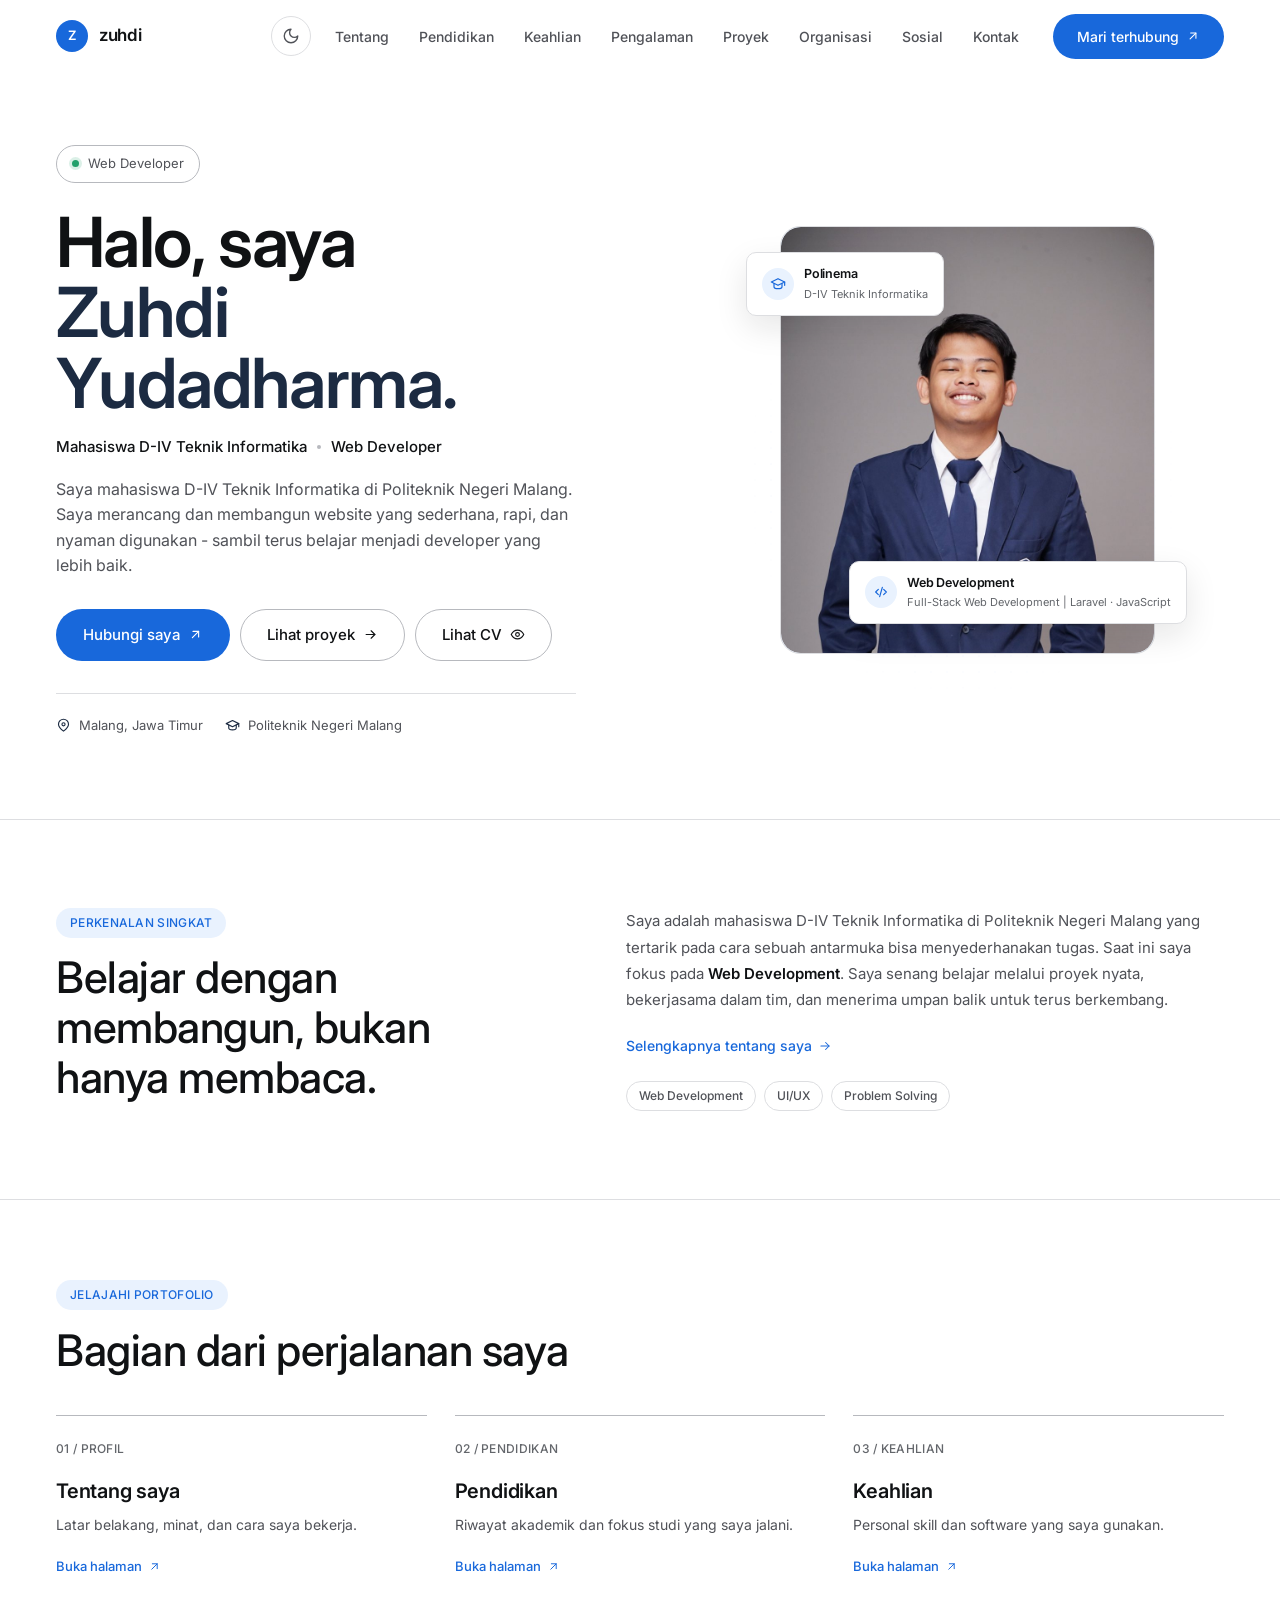
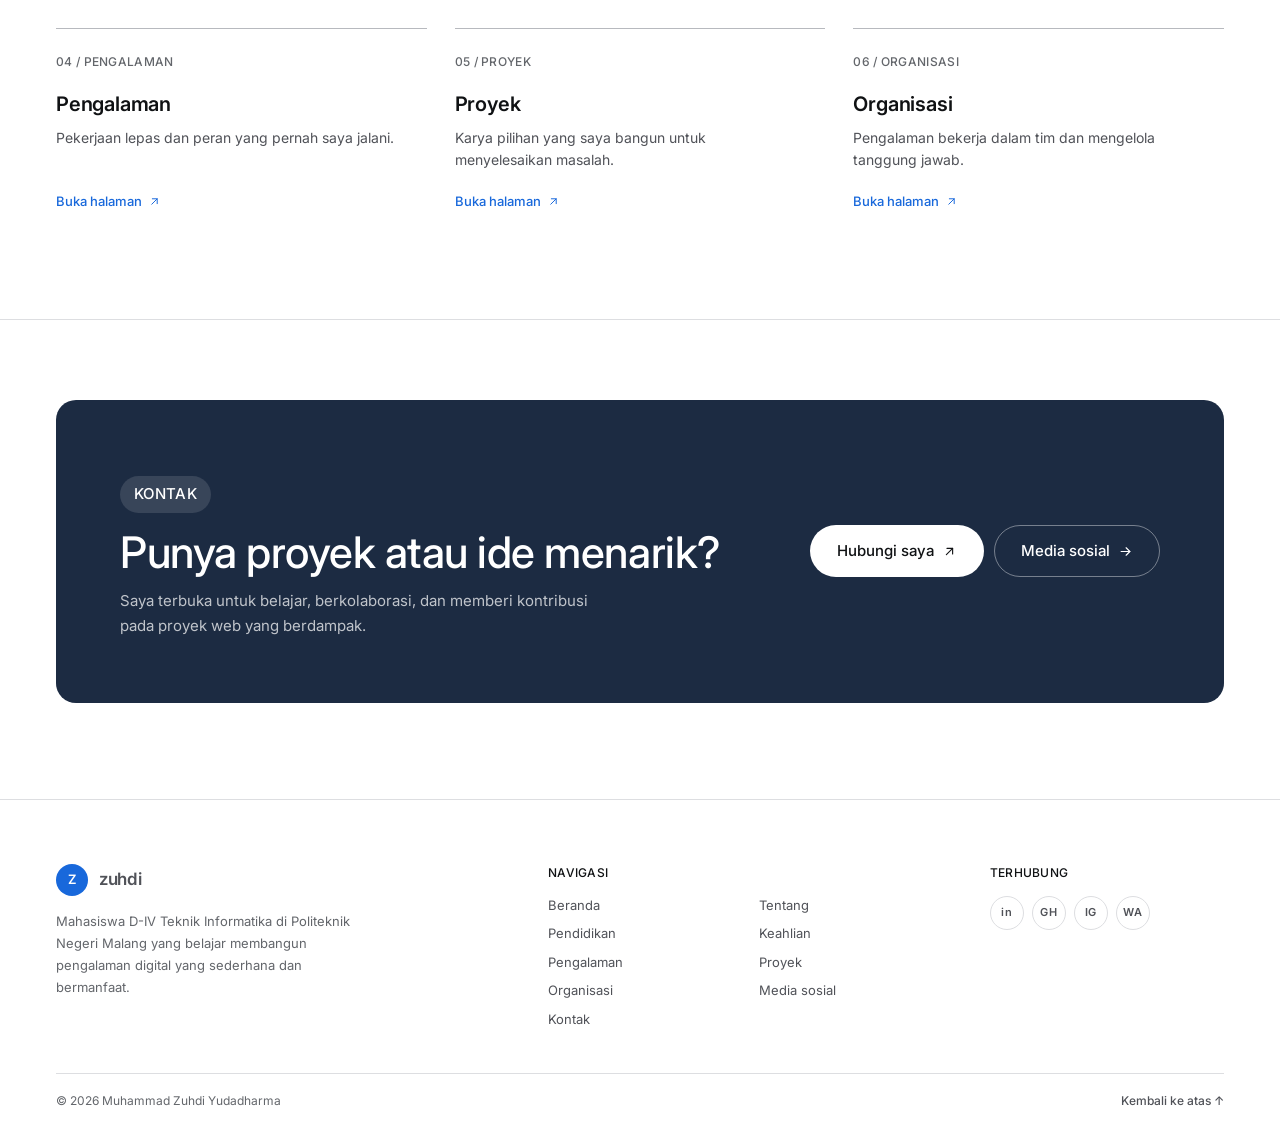
==== commit 13a6f695: "feat: tautkan CV pada tombol hero dan ganti label jadi Lihat CV - Salin resume PDF ke assets/cv-zuhd" ====
--- a/index.html
+++ b/index.html
@@ -59,8 +59,7 @@
         <div class="hero-actions">
           <a class="btn btn-primary" href="kontak.html">Hubungi saya <svg class="icon" viewBox="0 0 24 24" aria-hidden="true"><path d="M7 17 17 7"/><path d="M8 7h9v9"/></svg></a>
           <a class="btn btn-secondary" href="proyek.html">Lihat proyek <svg class="icon" viewBox="0 0 24 24" aria-hidden="true"><path d="M5 12h14"/><path d="m13 6 6 6-6 6"/></svg></a>
-          <!-- TODO: ganti href dengan link Google Drive CV -->
-          <a class="btn btn-secondary" href="#">Unduh CV <svg class="icon" viewBox="0 0 24 24" aria-hidden="true"><path d="M12 3v12"/><path d="m7 10 5 5 5-5"/><path d="M5 21h14"/></svg></a>
+          <a class="btn btn-secondary" href="assets/cv-zuhdi.pdf" target="_blank" rel="noopener">Lihat CV <svg class="icon" viewBox="0 0 24 24" aria-hidden="true"><path d="M2 12s3.5-7 10-7 10 7 10 7-3.5 7-10 7-10-7-10-7Z"/><circle cx="12" cy="12" r="3"/></svg></a>
         </div>
         <div class="hero-meta">
           <span><svg class="icon" viewBox="0 0 24 24" aria-hidden="true"><path d="M20 10c0 5-8 11-8 11S4 15 4 10a8 8 0 1 1 16 0Z"/><circle cx="12" cy="10" r="2.5"/></svg> Malang, Jawa Timur</span>
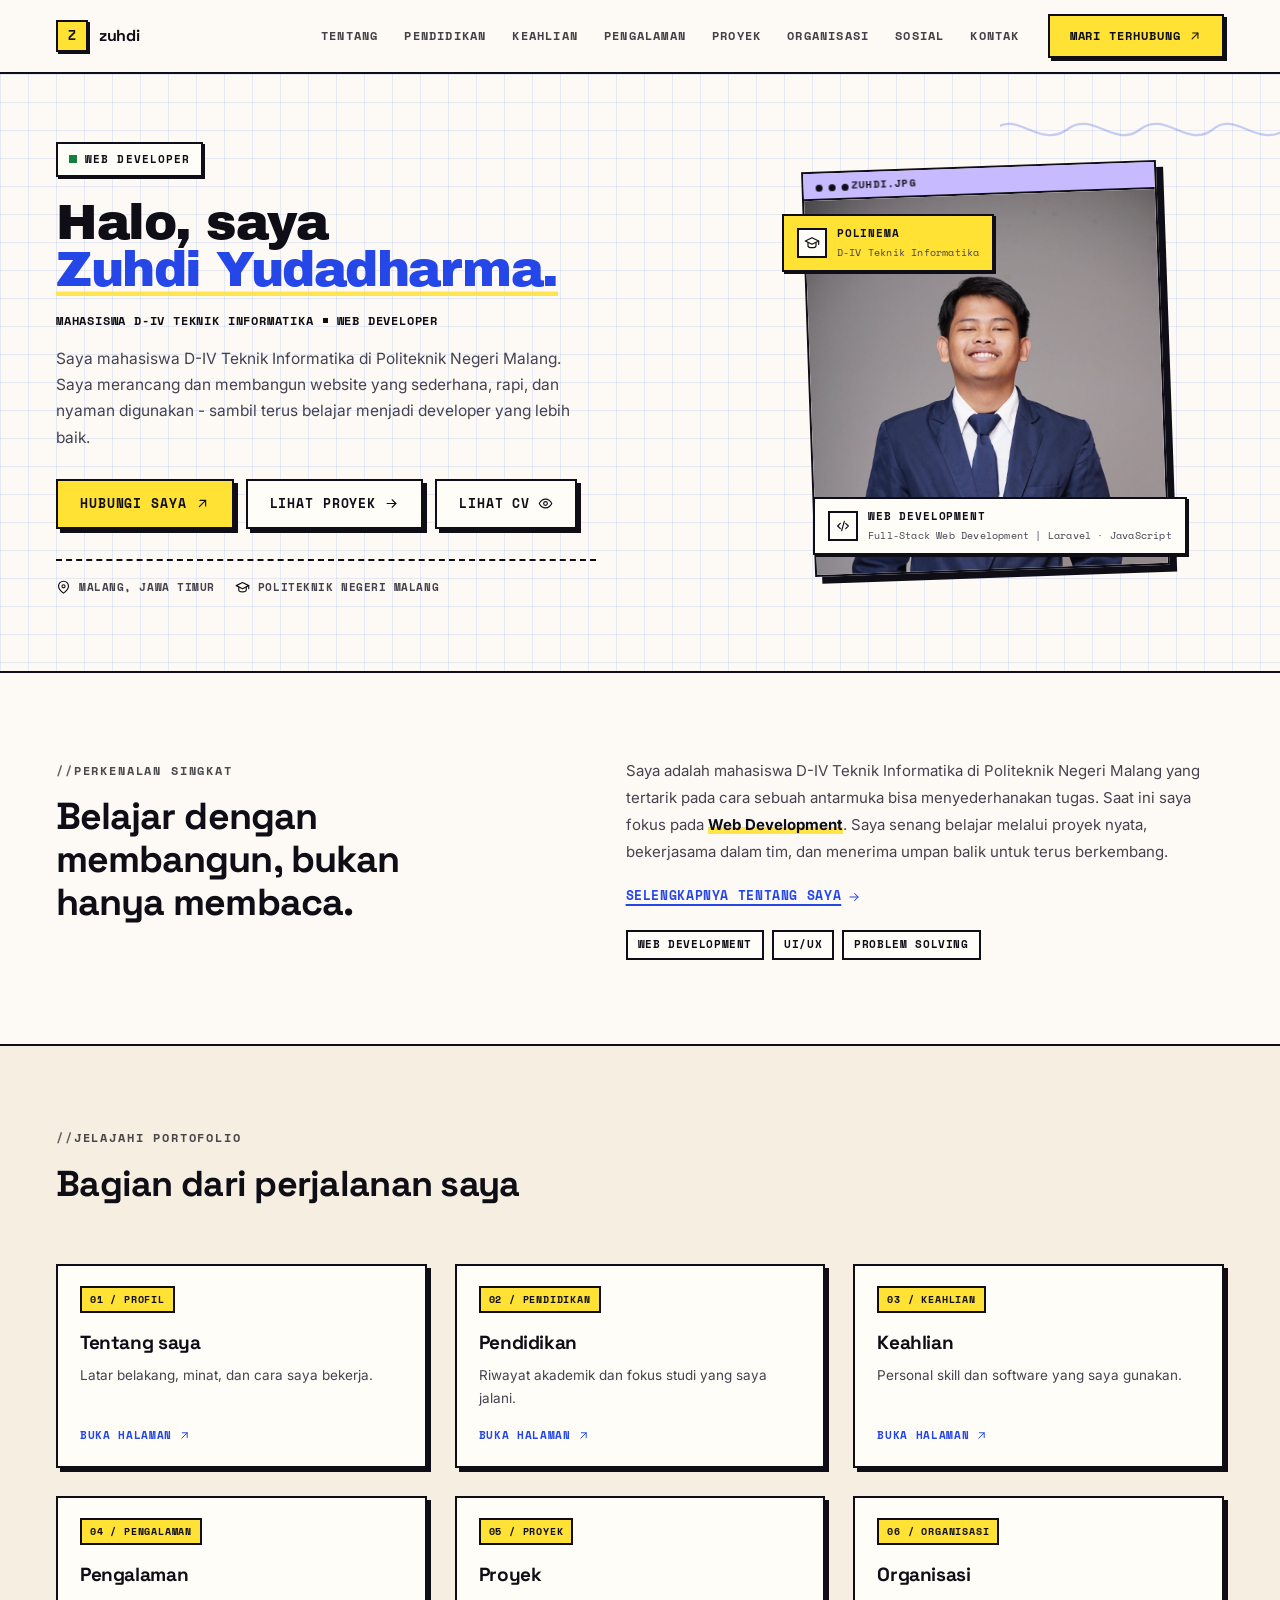
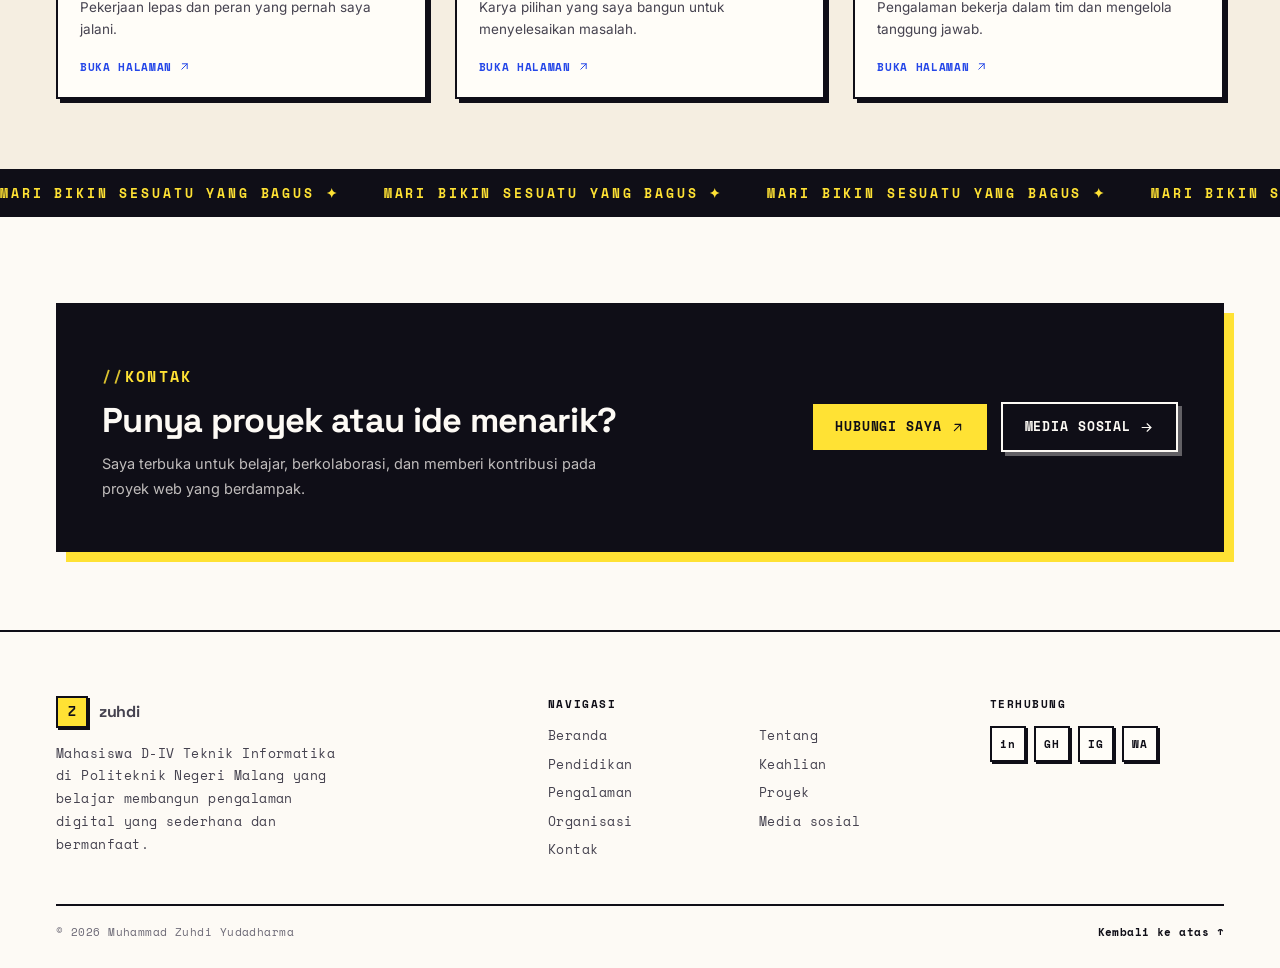
==== commit 0aae0222: "feat: terapkan skin creative retro ke seluruh halaman portofolio - tambah css/retro.css yang di-scop" ====
--- a/index.html
+++ b/index.html
@@ -1,22 +1,33 @@
 <!DOCTYPE html>
-<html lang="id">
+<html lang="id" data-skin="retro">
 <head>
   <meta charset="UTF-8" />
   <meta name="viewport" content="width=device-width, initial-scale=1.0" />
   <meta name="description" content="Portofolio Muhammad Zuhdi Yudadharma, mahasiswa D-IV Teknik Informatika Politeknik Negeri Malang dan web developer." />
-  <meta name="theme-color" content="#ffffff" />
-  <script>document.documentElement.setAttribute("data-theme", (function () { try { return localStorage.getItem("theme") || (matchMedia("(prefers-color-scheme: dark)").matches ? "dark" : "light"); } catch (e) { return "light"; } })());</script>
+  <meta name="theme-color" content="#fdfaf5" />
+  <script>/* Skin retro hanya punya tema terang: lewati penerapan tema gelap
+     agar tidak ada kedipan sebelum CSS retro dimuat. */
+  (function () {
+    var el = document.documentElement;
+    if (el.getAttribute("data-skin") === "retro") { el.removeAttribute("data-theme"); return; }
+    try {
+      el.setAttribute("data-theme", localStorage.getItem("theme") || (matchMedia("(prefers-color-scheme: dark)").matches ? "dark" : "light"));
+    } catch (e) {
+      el.setAttribute("data-theme", "light");
+    }
+  })();</script>
   <link rel="icon" type="image/png" sizes="64x64" href="assets/favicon.png" />
   <link rel="icon" type="image/svg+xml" href="assets/favicon.svg" />
   <link rel="apple-touch-icon" href="assets/apple-touch-icon.png" />
   <title>Beranda - Muhammad Zuhdi Yudadharma</title>
   <link rel="preconnect" href="https://fonts.googleapis.com" />
   <link rel="preconnect" href="https://fonts.gstatic.com" crossorigin />
-  <link rel="stylesheet" href="https://fonts.googleapis.com/css2?family=Inter:wght@400;500;600;700&display=swap" />
+  <link rel="stylesheet" href="https://fonts.googleapis.com/css2?family=Archivo+Black&family=Inter:wght@400;500;600;700&family=Space+Grotesk:wght@500;700&family=Space+Mono:wght@400;700&display=swap" />
   <link rel="stylesheet" href="css/base.css" />
   <link rel="stylesheet" href="css/layout.css" />
   <link rel="stylesheet" href="css/components.css" />
   <link rel="stylesheet" href="css/home.css" />
+  <link rel="stylesheet" href="css/retro.css" />
 </head>
 <body id="top">
 
@@ -59,7 +70,7 @@
         <div class="hero-actions">
           <a class="btn btn-primary" href="kontak.html">Hubungi saya <svg class="icon" viewBox="0 0 24 24" aria-hidden="true"><path d="M7 17 17 7"/><path d="M8 7h9v9"/></svg></a>
           <a class="btn btn-secondary" href="proyek.html">Lihat proyek <svg class="icon" viewBox="0 0 24 24" aria-hidden="true"><path d="M5 12h14"/><path d="m13 6 6 6-6 6"/></svg></a>
-          <a class="btn btn-secondary" href="assets/cv-zuhdi.pdf" target="_blank" rel="noopener">Lihat CV <svg class="icon" viewBox="0 0 24 24" aria-hidden="true"><path d="M2 12s3.5-7 10-7 10 7 10 7-3.5 7-10 7-10-7-10-7Z"/><circle cx="12" cy="12" r="3"/></svg></a>
+          <a class="btn btn-secondary" href="assets/cv_zuhdi.pdf" target="_blank" rel="noopener">Lihat CV <svg class="icon" viewBox="0 0 24 24" aria-hidden="true"><path d="M2 12s3.5-7 10-7 10 7 10 7-3.5 7-10 7-10-7-10-7Z"/><circle cx="12" cy="12" r="3"/></svg></a>
         </div>
         <div class="hero-meta">
           <span><svg class="icon" viewBox="0 0 24 24" aria-hidden="true"><path d="M20 10c0 5-8 11-8 11S4 15 4 10a8 8 0 1 1 16 0Z"/><circle cx="12" cy="10" r="2.5"/></svg> Malang, Jawa Timur</span>
@@ -152,6 +163,16 @@
   </section>
 
   <section class="home-cta">
+    <div class="marquee" aria-hidden="true">
+      <div class="marquee-track">
+        <div class="marquee-chunk">
+          <span>Mari bikin sesuatu yang bagus ✦</span><span>Mari bikin sesuatu yang bagus ✦</span><span>Mari bikin sesuatu yang bagus ✦</span>
+        </div>
+        <div class="marquee-chunk">
+          <span>Mari bikin sesuatu yang bagus ✦</span><span>Mari bikin sesuatu yang bagus ✦</span><span>Mari bikin sesuatu yang bagus ✦</span>
+        </div>
+      </div>
+    </div>
     <div class="container">
       <div class="cta-panel">
         <div>
--- a/css/retro.css
+++ b/css/retro.css
@@ -0,0 +1,2309 @@
+/* =========================================================
+   RETRO SKIN - "creative retro / editorial zine"
+   Semua aturan di-scope ke [data-skin="retro"] supaya tidak
+   menyentuh halaman yang belum dimigrasi. Cukup hapus atribut
+   data-skin dari <html> untuk kembali ke tampilan lama.
+
+   Bahasa bentuk:
+   - kertas cream + garis tinta 2px + hard shadow (tanpa blur)
+   - radius 0 (kotak tegas), bukan pill
+   - Archivo Black hanya untuk h1 & angka, Space Grotesk untuk h2/h3,
+     Space Mono untuk label teknis
+   - kuning hanya sebagai FILL, tidak pernah sebagai teks
+     (kontras #ffe234 di atas cream hanya ~1.2:1)
+   ========================================================= */
+[data-skin="retro"] {
+  /* Tipografi */
+  --font-display: "Space Grotesk", "Inter", -apple-system, system-ui, "Segoe UI", Roboto, sans-serif;
+  --font-body: "Inter", -apple-system, system-ui, "Segoe UI", Roboto, sans-serif;
+  --font-mono: "Space Mono", ui-monospace, "SFMono-Regular", Menlo, monospace;
+  --font-black: "Archivo Black", "Arial Black", "Space Grotesk", sans-serif;
+
+  /* Permukaan kertas */
+  --paper: #fdfaf5;
+  --paper-2: #f5eee1;
+  --canvas: #fdfaf5;
+  --surface: #fffdf8;
+  --stone: #f5eee1;
+  --pale-green: #f5eee1;
+  --pale-blue: #f5eee1;
+
+  /* Tinta */
+  --ink: #0f0e17;
+  --body: #45424f;
+  --muted: #6b6875;
+  --slate: #6b6875;
+  --line: #0f0e17;
+  --hairline: #0f0e17;
+  --card-line: #0f0e17;
+
+  /* Aksen */
+  --primary: #2547e8;
+  --blue: #2547e8;
+  --black: #1a33b8;
+  --green: #1a33b8;
+  --yellow: #ffe234;
+  --lavender: #c8bafe;
+  --coral: #e84429;
+  --coral-text: #c0361e; /* versi coral yang lolos 4.5:1 untuk teks */
+  --accent: #2547e8;
+  --accent-2: #ffe234;
+  --accent-3: #c8bafe;
+  --accent-4: #e84429;
+
+  /* Teks di atas permukaan gelap / berwarna */
+  --on-dark: #fdfaf5;
+  --on-primary: #0f0e17;
+  --display-accent: #2547e8;
+  --band: #0f0e17;
+  --header-bg: #fdfaf5;
+
+  --focus: #2547e8;
+  --success: #15803d;
+  --coral-soft: #ffe9a8;
+  --dot: rgba(15, 14, 23, .28);
+
+  /* Radius: bahasa bentuk tegas, tanpa pill */
+  --r-xs: 0px;
+  --r-sm: 0px;
+  --r-md: 0px;
+  --r-lg: 0px;
+  --r-pill: 0px;
+
+  /* Hard shadow */
+  --hard: 4px 4px 0 var(--ink);
+  --hard-sm: 2px 2px 0 var(--ink);
+  --shadow-float: var(--ink);
+  --shadow-lift: var(--ink);
+
+  background-color: var(--paper);
+  color: var(--ink);
+}
+
+/* Mode gelap tidak disediakan untuk skin ini -> sembunyikan toggle
+   agar tidak terlihat seperti tombol rusak. */
+[data-skin="retro"] .theme-toggle { display: none; }
+
+/* ---------------------------------------------------------
+   Tipografi dasar
+   --------------------------------------------------------- */
+[data-skin="retro"] body {
+  background-color: var(--paper);
+  color: var(--ink);
+}
+
+[data-skin="retro"] h1 {
+  font-family: var(--font-black);
+  font-weight: 400;
+  letter-spacing: -.025em;
+  line-height: .94;
+}
+
+[data-skin="retro"] h2,
+[data-skin="retro"] h3,
+[data-skin="retro"] h4 {
+  font-family: var(--font-display);
+  font-weight: 700;
+  letter-spacing: -.02em;
+}
+
+/* base.css memaksa label teknis memakai --font-body;
+   di skin ini kembalikan ke mono. */
+[data-skin="retro"] .mono,
+[data-skin="retro"] .eyebrow,
+[data-skin="retro"] .project-kicker,
+[data-skin="retro"] .explore-number,
+[data-skin="retro"] .value-number,
+[data-skin="retro"] .footer-title {
+  font-family: var(--font-mono);
+  font-weight: 700;
+  letter-spacing: .14em;
+  text-transform: uppercase;
+}
+
+[data-skin="retro"] ::selection {
+  background: var(--yellow);
+  color: var(--ink);
+}
+
+/* ---------------------------------------------------------
+   Header & navigasi
+   --------------------------------------------------------- */
+[data-skin="retro"] .site-header {
+  background: var(--paper);
+  border-bottom: 2px solid var(--ink);
+  backdrop-filter: none;
+}
+
+[data-skin="retro"] .site-header.scrolled { border-color: var(--ink); }
+
+[data-skin="retro"] .brand {
+  font-family: var(--font-display);
+  font-size: 16px;
+  font-weight: 700;
+  letter-spacing: -.02em;
+}
+
+[data-skin="retro"] .brand-mark {
+  border: 2px solid var(--ink);
+  border-radius: 0;
+  background: var(--yellow);
+  color: var(--ink);
+  box-shadow: var(--hard-sm);
+  font-family: var(--font-mono);
+  font-size: 13px;
+  font-weight: 700;
+}
+
+[data-skin="retro"] .brand:hover .brand-mark {
+  transform: translate(2px, 2px);
+  box-shadow: none;
+}
+
+/* Netralkan bayangan blur dari blok mode gelap base.css
+   (skin ini selalu terang, tapi <html> bisa masih menyimpan tema gelap) */
+[data-skin="retro"][data-theme="dark"] .nav-links { box-shadow: none; }
+
+[data-skin="retro"] .nav-link {
+  position: relative;
+  color: var(--ink);
+  font-family: var(--font-mono);
+  font-size: 12px;
+  font-weight: 700;
+  letter-spacing: .1em;
+  text-transform: uppercase;
+  opacity: .78;
+}
+
+[data-skin="retro"] .nav-link::after {
+  content: "";
+  position: absolute;
+  right: 2px;
+  bottom: 3px;
+  left: 2px;
+  height: 2px;
+  background: var(--ink);
+  transform: scaleX(0);
+  transform-origin: left;
+  transition: transform .18s ease;
+}
+
+[data-skin="retro"] .nav-link:hover,
+[data-skin="retro"] .nav-link.active {
+  color: var(--ink);
+  opacity: 1;
+}
+
+[data-skin="retro"] .nav-link:hover::after,
+[data-skin="retro"] .nav-link.active::after { transform: scaleX(1); }
+
+[data-skin="retro"] .nav-cta {
+  margin-left: 4px;
+  padding: 11px 20px;
+  border: 2px solid var(--ink);
+  border-radius: 0;
+  background: var(--yellow);
+  color: var(--ink);
+  box-shadow: 3px 3px 0 var(--ink);
+  font-family: var(--font-mono);
+  font-size: 12px;
+  font-weight: 700;
+  letter-spacing: .08em;
+  text-transform: uppercase;
+  transition: transform .1s, box-shadow .1s;
+}
+
+[data-skin="retro"] .nav-cta:hover {
+  background: var(--yellow);
+  transform: translate(2px, 2px);
+  box-shadow: 1px 1px 0 var(--ink);
+}
+
+[data-skin="retro"] .nav-cta:active {
+  transform: translate(3px, 3px);
+  box-shadow: none;
+}
+
+[data-skin="retro"] .menu-toggle {
+  border: 2px solid var(--ink);
+  border-radius: 0;
+  background: var(--surface);
+  box-shadow: var(--hard-sm);
+}
+
+[data-skin="retro"] .menu-toggle span {
+  height: 2px;
+  border-radius: 0;
+  background: var(--ink);
+}
+
+[data-skin="retro"] .menu-toggle:active {
+  transform: translate(2px, 2px);
+  box-shadow: none;
+}
+
+/* ---------------------------------------------------------
+   Tombol, tautan, label, chip
+   --------------------------------------------------------- */
+[data-skin="retro"] .btn {
+  padding: 13px 22px;
+  border: 2px solid var(--ink);
+  border-radius: 0;
+  box-shadow: var(--hard);
+  font-family: var(--font-mono);
+  font-size: 12.5px;
+  font-weight: 700;
+  letter-spacing: .07em;
+  text-transform: uppercase;
+  transition: transform .1s ease, box-shadow .1s ease, background .15s, color .15s;
+}
+
+[data-skin="retro"] .btn:hover {
+  transform: translate(2px, 2px);
+  box-shadow: 2px 2px 0 var(--ink);
+}
+
+[data-skin="retro"] .btn:active {
+  transform: translate(4px, 4px);
+  box-shadow: none;
+}
+
+[data-skin="retro"] .btn .icon { transition: none; }
+[data-skin="retro"] .btn:hover .icon { transform: none; }
+
+[data-skin="retro"] .btn-primary,
+[data-skin="retro"] .btn-primary:hover {
+  background: var(--yellow);
+  color: var(--ink);
+}
+
+[data-skin="retro"] .btn-secondary,
+[data-skin="retro"] .btn-secondary:hover {
+  background: var(--surface);
+  border-color: var(--ink);
+  color: var(--ink);
+}
+
+/* Varian di atas band tinta */
+[data-skin="retro"] .cta-panel .btn-primary,
+[data-skin="retro"] .on-dark .btn-primary {
+  background: var(--yellow);
+  color: var(--ink);
+}
+
+[data-skin="retro"] .cta-panel .btn-secondary,
+[data-skin="retro"] .on-dark .btn-secondary {
+  background: transparent;
+  border-color: var(--paper);
+  color: var(--paper);
+  box-shadow: 4px 4px 0 rgba(253, 250, 245, .35);
+}
+
+[data-skin="retro"] .eyebrow {
+  gap: 0;
+  padding: 0;
+  border: 0;
+  border-radius: 0;
+  background: none;
+  color: var(--ink);
+  font-family: var(--font-mono);
+  font-size: 11.5px;
+  font-weight: 700;
+  letter-spacing: .16em;
+  text-transform: uppercase;
+  opacity: .75;
+}
+
+[data-skin="retro"] .eyebrow::before {
+  content: "// ";
+  opacity: .85;
+}
+
+[data-skin="retro"] .text-link {
+  color: var(--blue);
+  font-family: var(--font-mono);
+  font-size: 12.5px;
+  font-weight: 700;
+  letter-spacing: .05em;
+  text-transform: uppercase;
+  text-decoration: underline;
+  text-decoration-thickness: 2px;
+  text-underline-offset: 4px;
+}
+
+[data-skin="retro"] .text-link:hover { text-decoration: underline; }
+[data-skin="retro"] .text-link:hover .icon { transform: translateX(3px); }
+
+[data-skin="retro"] .tags { gap: 8px; }
+
+[data-skin="retro"] .tag {
+  padding: 5px 10px;
+  border: 2px solid var(--ink);
+  border-radius: 0;
+  background: var(--surface);
+  color: var(--ink);
+  font-family: var(--font-mono);
+  font-size: 10.5px;
+  font-weight: 700;
+  letter-spacing: .06em;
+  text-transform: uppercase;
+}
+
+[data-skin="retro"] .tag:hover {
+  border-color: var(--ink);
+  background: var(--yellow);
+  color: var(--ink);
+}
+
+[data-skin="retro"] .year-pill {
+  border: 2px solid var(--ink);
+  border-radius: 0;
+  background: var(--yellow);
+  color: var(--ink);
+  font-family: var(--font-mono);
+  font-size: 10.5px;
+  font-weight: 700;
+  letter-spacing: .06em;
+}
+
+[data-skin="retro"] .icon-box {
+  border: 2px solid var(--ink);
+  border-radius: 0;
+  background: var(--lavender);
+  color: var(--ink);
+  box-shadow: var(--hard-sm);
+}
+
+[data-skin="retro"] .skip-link {
+  border: 2px solid var(--ink);
+  border-radius: 0;
+  background: var(--yellow);
+  color: var(--ink);
+  font-family: var(--font-mono);
+  font-size: 12px;
+  font-weight: 700;
+  letter-spacing: .06em;
+  text-transform: uppercase;
+}
+
+[data-skin="retro"] .status-dot {
+  width: 8px;
+  height: 8px;
+  border-radius: 0;
+  background: var(--success);
+  box-shadow: none;
+}
+
+[data-skin="retro"] :focus-visible {
+  outline: 2px solid var(--blue);
+  outline-offset: 3px;
+  border-radius: 0;
+}
+
+[data-skin="retro"] .cta-panel :focus-visible,
+[data-skin="retro"] .on-dark :focus-visible {
+  outline-color: var(--yellow);
+}
+
+/* ---------------------------------------------------------
+   Hero beranda
+   --------------------------------------------------------- */
+[data-skin="retro"] .hero {
+  background-color: var(--paper);
+  background-image:
+    linear-gradient(rgba(37, 71, 232, .10) 1px, transparent 1px),
+    linear-gradient(90deg, rgba(37, 71, 232, .10) 1px, transparent 1px);
+  background-size: 28px 28px;
+  border-bottom: 2px solid var(--ink);
+}
+
+/* Squiggle dekoratif di sudut kanan atas (murni hiasan) */
+[data-skin="retro"] .hero::after {
+  content: "";
+  position: absolute;
+  top: 26px;
+  right: 0;
+  width: 280px;
+  height: 58px;
+  background: url("data:image/svg+xml,%3Csvg%20xmlns='http://www.w3.org/2000/svg'%20viewBox='0%200%20500%2080'%20fill='none'%3E%3Cpath%20d='M-10%2040%20C%2030%205,%2070%2075,%20120%2040%20C%20165%205,%20205%2075,%20250%2040%20C%20295%205,%20335%2075,%20380%2040%20C%20420%205,%20460%2075,%20510%2040'%20stroke='%232547e8'%20stroke-width='4'%20stroke-linecap='round'%20stroke-linejoin='round'/%3E%3C/svg%3E") no-repeat center / contain;
+  opacity: .25;
+  pointer-events: none;
+}
+
+[data-skin="retro"] .hero-grid {
+  grid-template-columns: minmax(0, 1.14fr) minmax(0, .86fr);
+  gap: 58px;
+  padding: 68px 0 76px;
+}
+
+[data-skin="retro"] .hero-grid > * { min-width: 0; }
+
+[data-skin="retro"] .hero-copy { max-width: 100%; }
+
+[data-skin="retro"] .hero-eyebrow {
+  gap: 8px;
+  padding: 7px 11px;
+  border: 2px solid var(--ink);
+  border-radius: 0;
+  background: var(--surface);
+  box-shadow: var(--hard-sm);
+  color: var(--ink);
+  font-family: var(--font-mono);
+  font-size: 11px;
+  font-weight: 700;
+  letter-spacing: .1em;
+  text-transform: uppercase;
+}
+
+[data-skin="retro"] .hero h1 {
+  max-width: none;
+  margin-top: 22px;
+  font-size: clamp(2.05rem, 3.9vw, 3.2rem);
+  font-weight: 400;
+  line-height: .96;
+  letter-spacing: -.03em;
+}
+
+/* Aksen biru diberi garis bawah tebal, bukan warna saja */
+[data-skin="retro"] .hero h1 span {
+  color: var(--blue);
+  box-shadow: inset 0 -.09em 0 rgba(255, 226, 52, .85);
+}
+
+[data-skin="retro"] .hero-role {
+  display: flex;
+  flex-wrap: wrap;
+  gap: 9px;
+  margin-top: 18px;
+  color: var(--ink);
+  font-family: var(--font-mono);
+  font-size: 11.5px;
+  font-weight: 700;
+  letter-spacing: .07em;
+  text-transform: uppercase;
+  overflow-wrap: anywhere;
+}
+
+[data-skin="retro"] .role-dot {
+  width: 5px;
+  height: 5px;
+  border-radius: 0;
+  background: var(--ink);
+}
+
+[data-skin="retro"] .hero-lede {
+  max-width: 540px;
+  margin-top: 16px;
+  color: var(--body);
+  font-size: 15.5px;
+  line-height: 1.7;
+}
+
+[data-skin="retro"] .hero-actions {
+  gap: 12px;
+  margin-top: 28px;
+}
+
+[data-skin="retro"] .hero-meta {
+  gap: 20px;
+  max-width: 540px;
+  margin-top: 30px;
+  padding-top: 18px;
+  border-top: 2px dashed var(--ink);
+  color: var(--body);
+  font-family: var(--font-mono);
+  font-size: 11px;
+  font-weight: 700;
+  letter-spacing: .05em;
+  text-transform: uppercase;
+}
+
+[data-skin="retro"] .hero-meta .icon { color: var(--ink); }
+
+/* Halftone titik di belakang potret */
+[data-skin="retro"] .hero-visual::before {
+  background-image: radial-gradient(var(--dot) 1.5px, transparent 1.5px);
+  background-size: 14px 14px;
+  opacity: .35;
+}
+
+[data-skin="retro"] .portrait-wrap { width: min(355px, 100%); }
+
+[data-skin="retro"] .portrait {
+  padding-top: 27px;
+  border: 2px solid var(--ink);
+  border-radius: 0;
+  background: var(--surface);
+  box-shadow: 7px 7px 0 var(--ink);
+  transform: rotate(-2deg);
+  transition: transform .3s cubic-bezier(.2, .7, .2, 1);
+}
+
+[data-skin="retro"] .portrait-img {
+  border-radius: 0;
+  object-position: center 8%;
+}
+
+/* Bar jendela: 3 titik + nama file, seperti frame screenshot jadul */
+[data-skin="retro"] .portrait::before {
+  content: "zuhdi.jpg";
+  position: absolute;
+  top: 0;
+  right: 0;
+  left: 0;
+  z-index: 3;
+  height: 27px;
+  padding: 5px 10px 5px 48px;
+  border-bottom: 2px solid var(--ink);
+  background: var(--lavender);
+  color: var(--ink);
+  font-family: var(--font-mono);
+  font-size: 10px;
+  font-weight: 700;
+  letter-spacing: .12em;
+  text-transform: uppercase;
+}
+
+[data-skin="retro"] .portrait::after {
+  content: "";
+  position: absolute;
+  top: 11px;
+  left: 12px;
+  z-index: 4;
+  width: 7px;
+  height: 7px;
+  border-radius: 50%;
+  background: var(--ink);
+  box-shadow: 13px 0 0 var(--ink), 26px 0 0 var(--ink);
+}
+
+[data-skin="retro"] .portrait:hover .portrait-img { transform: none; }
+[data-skin="retro"] .portrait:hover { transform: rotate(-1deg); }
+
+[data-skin="retro"] .float-card {
+  gap: 10px;
+  padding: 10px 13px;
+  border: 2px solid var(--ink);
+  border-radius: 0;
+  background: var(--surface);
+  box-shadow: var(--hard-sm);
+  transition: transform .1s ease, box-shadow .1s ease;
+}
+
+[data-skin="retro"] .float-card--top {
+  top: 30px;
+  left: -26px;
+  background: var(--yellow);
+  transform: rotate(-2deg);
+}
+
+[data-skin="retro"] .float-card--bottom {
+  right: -24px;
+  bottom: 34px;
+  transform: rotate(1.5deg);
+}
+
+[data-skin="retro"] .float-card:hover {
+  transform: translate(2px, 2px);
+  box-shadow: none;
+}
+
+[data-skin="retro"] .float-card--top:hover { transform: translate(2px, 2px) rotate(-2deg); }
+[data-skin="retro"] .float-card--bottom:hover { transform: translate(2px, 2px) rotate(1.5deg); }
+
+[data-skin="retro"] .float-icon {
+  width: 30px;
+  height: 30px;
+  border: 2px solid var(--ink);
+  border-radius: 0;
+  background: var(--surface);
+  color: var(--ink);
+}
+
+[data-skin="retro"] .float-copy strong {
+  font-family: var(--font-mono);
+  font-size: 10.5px;
+  font-weight: 700;
+  letter-spacing: .08em;
+  text-transform: uppercase;
+}
+
+[data-skin="retro"] .float-copy small {
+  margin-top: 3px;
+  color: var(--body);
+  font-family: var(--font-mono);
+  font-size: 10px;
+  letter-spacing: .02em;
+}
+
+/* ---------------------------------------------------------
+   Seksi perkenalan
+   --------------------------------------------------------- */
+[data-skin="retro"] .home-intro {
+  padding: 84px 0;
+  background: var(--paper);
+}
+
+[data-skin="retro"] .home-intro h2 {
+  max-width: 430px;
+  font-size: clamp(1.75rem, 3vw, 2.35rem);
+  line-height: 1.14;
+  letter-spacing: -.025em;
+}
+
+[data-skin="retro"] .home-intro-copy p {
+  color: var(--body);
+  font-size: 15px;
+  line-height: 1.8;
+}
+
+[data-skin="retro"] .home-intro-copy p strong {
+  color: var(--ink);
+  font-weight: 700;
+  background: linear-gradient(transparent 62%, rgba(255, 226, 52, .9) 62%);
+}
+
+[data-skin="retro"] .home-facts { gap: 8px; }
+
+/* ---------------------------------------------------------
+   Grid pintasan - kartu kotak dengan hard shadow
+   --------------------------------------------------------- */
+[data-skin="retro"] .home-explore {
+  padding: 78px 0 88px;
+  border-block: 2px solid var(--ink);
+  background: var(--paper-2);
+}
+
+[data-skin="retro"] .explore-grid {
+  gap: 28px;
+}
+
+[data-skin="retro"] .explore-card {
+  padding: 20px 22px 22px;
+  border: 2px solid var(--ink);
+  background: var(--surface);
+  box-shadow: var(--hard);
+  transition: transform .1s ease, box-shadow .1s ease;
+}
+
+[data-skin="retro"] .explore-card:hover {
+  border-color: var(--ink);
+  transform: translate(2px, 2px);
+  box-shadow: 2px 2px 0 var(--ink);
+}
+
+/* Nomor seksi jadi tab kuning */
+[data-skin="retro"] .explore-number {
+  display: inline-block;
+  align-self: flex-start;
+  padding: 4px 8px;
+  border: 2px solid var(--ink);
+  background: var(--yellow);
+  color: var(--ink);
+  font-size: 10px;
+  letter-spacing: .08em;
+}
+
+[data-skin="retro"] .explore-card h3 {
+  margin-top: 16px;
+  font-size: 19px;
+  font-weight: 700;
+}
+
+[data-skin="retro"] .explore-card p {
+  margin-top: 7px;
+  color: var(--body);
+  font-size: 13.5px;
+  line-height: 1.65;
+}
+
+[data-skin="retro"] .explore-arrow {
+  gap: 6px;
+  margin-top: 18px;
+  color: var(--blue);
+  font-family: var(--font-mono);
+  font-size: 11px;
+  font-weight: 700;
+  letter-spacing: .06em;
+  text-transform: uppercase;
+  transition: color .18s ease;
+}
+
+[data-skin="retro"] .explore-arrow .icon { transition: transform .18s ease; }
+[data-skin="retro"] .explore-card:hover .explore-arrow { color: var(--coral-text); }
+[data-skin="retro"] .explore-card:hover .explore-arrow .icon { transform: translate(2px, -2px); }
+
+/* ---------------------------------------------------------
+   Marquee - band tinta dengan teks kuning
+   --------------------------------------------------------- */
+[data-skin="retro"] .marquee {
+  overflow: hidden;
+  border-block: 2px solid var(--ink);
+  background: var(--ink);
+  color: var(--yellow);
+  padding: 11px 0;
+}
+
+[data-skin="retro"] .marquee-track {
+  display: flex;
+  width: max-content;
+  animation: retro-marquee 32s linear infinite;
+}
+
+[data-skin="retro"] .marquee-chunk { display: flex; }
+
+[data-skin="retro"] .marquee-chunk span {
+  padding-right: 2.75rem;
+  font-family: var(--font-mono);
+  font-size: 13px;
+  font-weight: 700;
+  letter-spacing: .22em;
+  text-transform: uppercase;
+  white-space: nowrap;
+}
+
+@keyframes retro-marquee {
+  from { transform: translateX(0); }
+  to { transform: translateX(-50%); }
+}
+
+/* ---------------------------------------------------------
+   CTA
+   --------------------------------------------------------- */
+[data-skin="retro"] .home-cta {
+  padding: 0 0 96px;
+  background: var(--paper);
+}
+
+[data-skin="retro"] .home-cta .marquee { margin-bottom: 68px; }
+
+[data-skin="retro"] .cta-panel {
+  padding: 48px 44px;
+  border: 2px solid var(--ink);
+  border-radius: 0;
+  background: var(--ink);
+  color: var(--paper);
+  box-shadow: 10px 10px 0 var(--yellow);
+}
+
+[data-skin="retro"] .cta-panel .eyebrow {
+  background: none;
+  color: var(--yellow);
+  opacity: 1;
+}
+
+[data-skin="retro"] .cta-panel h2 {
+  margin-top: 12px;
+  color: var(--paper);
+  font-size: clamp(1.6rem, 2.8vw, 2.15rem);
+  line-height: 1.14;
+}
+
+[data-skin="retro"] .cta-panel p {
+  margin-top: 12px;
+  color: rgba(253, 250, 245, .74);
+  font-size: 14.5px;
+  line-height: 1.7;
+}
+
+[data-skin="retro"] .cta-actions { gap: 12px; }
+
+/* ---------------------------------------------------------
+   Footer
+   --------------------------------------------------------- */
+[data-skin="retro"] .site-footer {
+  border-top: 2px solid var(--ink);
+  background: var(--paper);
+  color: var(--body);
+}
+
+[data-skin="retro"] .footer-brand p {
+  color: var(--body);
+  font-size: 13px;
+  line-height: 1.75;
+}
+
+[data-skin="retro"] .footer-title {
+  margin-bottom: 14px;
+  color: var(--ink);
+  font-size: 11px;
+}
+
+[data-skin="retro"] .footer-links a {
+  color: var(--body);
+  font-size: 13px;
+}
+
+[data-skin="retro"] .footer-links a:hover {
+  color: var(--blue);
+  text-decoration: underline;
+  text-decoration-thickness: 2px;
+  text-underline-offset: 3px;
+}
+
+[data-skin="retro"] .footer-social a {
+  width: 36px;
+  height: 36px;
+  border: 2px solid var(--ink);
+  border-radius: 0;
+  background: var(--surface);
+  color: var(--ink);
+  box-shadow: var(--hard-sm);
+}
+
+[data-skin="retro"] .footer-social a:hover {
+  border-color: var(--ink);
+  background: var(--yellow);
+  color: var(--ink);
+  transform: translate(2px, 2px);
+  box-shadow: none;
+}
+
+[data-skin="retro"] .social-monogram {
+  font-family: var(--font-mono);
+  font-size: 10.5px;
+  font-weight: 700;
+  letter-spacing: .04em;
+}
+
+[data-skin="retro"] .footer-bottom {
+  border-top: 2px solid var(--ink);
+  color: var(--muted);
+  font-family: var(--font-mono);
+  font-size: 11px;
+  letter-spacing: .04em;
+}
+
+[data-skin="retro"] .footer-bottom a { color: var(--ink); font-weight: 700; }
+[data-skin="retro"] .footer-bottom a:hover { color: var(--blue); }
+
+/* ---------------------------------------------------------
+   Halaman lain (siap dipakai saat rollout)
+   --------------------------------------------------------- */
+[data-skin="retro"] .page-hero {
+  background-color: var(--paper);
+  background-image:
+    linear-gradient(rgba(37, 71, 232, .10) 1px, transparent 1px),
+    linear-gradient(90deg, rgba(37, 71, 232, .10) 1px, transparent 1px);
+  background-size: 28px 28px;
+  border-bottom: 2px solid var(--ink);
+  padding: 76px 0 60px;
+}
+
+[data-skin="retro"] .page-hero h1 {
+  font-size: clamp(2.1rem, 4.4vw, 3.35rem);
+  line-height: .98;
+}
+
+[data-skin="retro"] .page-desc {
+  color: var(--body);
+  font-size: 16px;
+  line-height: 1.7;
+}
+
+[data-skin="retro"] .page-number {
+  color: transparent;
+  -webkit-text-stroke: 2px var(--ink);
+  opacity: .18;
+  font-family: var(--font-black);
+}
+
+[data-skin="retro"] .page-content { padding: 70px 0 88px; }
+
+[data-skin="retro"] .section-heading h2 {
+  font-size: clamp(1.7rem, 2.9vw, 2.25rem);
+  line-height: 1.16;
+}
+
+/* Kartu generik di halaman lain */
+[data-skin="retro"] .project-card,
+[data-skin="retro"] .exp-card,
+[data-skin="retro"] .edu-card,
+[data-skin="retro"] .edu-info-card,
+[data-skin="retro"] .org-card,
+[data-skin="retro"] .social-card,
+[data-skin="retro"] .soft-card,
+[data-skin="retro"] .software-card,
+[data-skin="retro"] .value-card,
+[data-skin="retro"] .summary-card,
+[data-skin="retro"] .profile-card,
+[data-skin="retro"] .contact-form,
+[data-skin="retro"] .project-note,
+[data-skin="retro"] .social-note,
+[data-skin="retro"] .org-note,
+[data-skin="retro"] .skills-note,
+[data-skin="retro"] .about-note {
+  border: 2px solid var(--ink);
+  border-radius: 0;
+  background: var(--surface);
+  box-shadow: var(--hard);
+}
+
+[data-skin="retro"] .project-card:hover,
+[data-skin="retro"] .exp-card:hover,
+[data-skin="retro"] .edu-card:hover,
+[data-skin="retro"] .org-card:hover,
+[data-skin="retro"] .social-card:hover,
+[data-skin="retro"] .software-card:hover,
+[data-skin="retro"] .value-card:hover {
+  border-color: var(--ink);
+  transform: translate(2px, 2px);
+  box-shadow: 2px 2px 0 var(--ink);
+}
+
+/* Frame jendela untuk screenshot - utilitarian, siap pakai */
+[data-skin="retro"] .window-frame {
+  overflow: hidden;
+  border: 2px solid var(--ink);
+  background: var(--surface);
+  box-shadow: var(--hard);
+}
+
+[data-skin="retro"] .window-frame__bar {
+  display: flex;
+  align-items: center;
+  gap: 6px;
+  padding: 6px 10px;
+  border-bottom: 2px solid var(--ink);
+  background: var(--lavender);
+}
+
+[data-skin="retro"] .window-frame__bar i {
+  width: 8px;
+  height: 8px;
+  flex: none;
+  border-radius: 50%;
+  background: var(--ink);
+}
+
+[data-skin="retro"] .window-frame__bar em {
+  margin-left: 6px;
+  overflow: hidden;
+  color: var(--ink);
+  font-family: var(--font-mono);
+  font-size: 10px;
+  font-style: normal;
+  font-weight: 700;
+  letter-spacing: .1em;
+  text-overflow: ellipsis;
+  text-transform: uppercase;
+  white-space: nowrap;
+}
+
+/* =========================================================
+   TENTANG
+   ========================================================= */
+[data-skin="retro"] .about-layout {
+  grid-template-columns: minmax(0, 1fr) 350px;
+  gap: 52px;
+}
+
+[data-skin="retro"] .about-main h2 {
+  max-width: 580px;
+  font-size: clamp(1.75rem, 2.9vw, 2.3rem);
+  line-height: 1.15;
+  letter-spacing: -.025em;
+}
+
+[data-skin="retro"] .about-main > p {
+  color: var(--body);
+  font-size: 15px;
+  line-height: 1.8;
+}
+
+[data-skin="retro"] .about-main > p strong {
+  color: var(--ink);
+  font-weight: 700;
+  background: linear-gradient(transparent 62%, rgba(255, 226, 52, .9) 62%);
+}
+
+[data-skin="retro"] .about-note {
+  gap: 14px;
+  padding: 20px;
+  border: 2px solid var(--ink);
+  border-radius: 0;
+  background: var(--paper-2);
+  box-shadow: var(--hard-sm);
+}
+
+[data-skin="retro"] .about-note-icon {
+  width: 32px;
+  height: 32px;
+  border: 2px solid var(--ink);
+  border-radius: 0;
+  background: var(--yellow);
+  color: var(--ink);
+}
+
+[data-skin="retro"] .about-note strong {
+  font-family: var(--font-mono);
+  font-size: 11px;
+  font-weight: 700;
+  letter-spacing: .1em;
+  text-transform: uppercase;
+}
+
+[data-skin="retro"] .about-note p {
+  color: var(--body);
+  font-size: 13px;
+  line-height: 1.7;
+}
+
+[data-skin="retro"] .interests-label {
+  color: var(--ink);
+  font-family: var(--font-mono);
+  font-size: 11px;
+  font-weight: 700;
+  letter-spacing: .14em;
+  opacity: .7;
+}
+
+[data-skin="retro"] .values-heading {
+  font-family: var(--font-mono);
+  font-size: 11px;
+  font-weight: 700;
+  letter-spacing: .14em;
+  text-transform: uppercase;
+  color: var(--ink);
+  opacity: .75;
+}
+
+[data-skin="retro"] .value-card { padding: 24px; }
+
+[data-skin="retro"] .value-number {
+  display: inline-block;
+  padding: 3px 8px;
+  border: 2px solid var(--ink);
+  background: var(--lavender);
+  color: var(--ink);
+  font-size: 10px;
+  letter-spacing: .08em;
+}
+
+[data-skin="retro"] .value-card h3 {
+  margin-top: 13px;
+  font-size: 17px;
+  font-weight: 700;
+}
+
+[data-skin="retro"] .value-card p {
+  color: var(--body);
+  font-size: 13px;
+  line-height: 1.7;
+}
+
+[data-skin="retro"] .profile-card { padding: 24px; }
+
+[data-skin="retro"] .profile-top {
+  gap: 13px;
+  padding-bottom: 18px;
+  border-bottom: 2px dashed var(--ink);
+}
+
+[data-skin="retro"] .profile-avatar {
+  width: 56px;
+  height: 56px;
+  border: 2px solid var(--ink);
+  border-radius: 0;
+  box-shadow: 3px 3px 0 var(--ink);
+  transform: rotate(-2deg);
+}
+
+[data-skin="retro"] .profile-top strong {
+  font-family: var(--font-display);
+  font-size: 14px;
+  font-weight: 700;
+  letter-spacing: -.01em;
+}
+
+[data-skin="retro"] .profile-top span {
+  color: var(--muted);
+  font-family: var(--font-mono);
+  font-size: 10.5px;
+  letter-spacing: .03em;
+}
+
+[data-skin="retro"] .profile-list > div {
+  padding: 11px 0;
+  border-bottom: 1px solid rgba(15, 14, 23, .18);
+  font-size: 12.5px;
+}
+
+[data-skin="retro"] .profile-list dt {
+  color: var(--muted);
+  font-family: var(--font-mono);
+  font-size: 10.5px;
+  letter-spacing: .05em;
+  text-transform: uppercase;
+}
+
+[data-skin="retro"] .profile-list dd { font-weight: 700; }
+
+[data-skin="retro"] .profile-availability {
+  gap: 8px;
+  margin-top: 16px;
+  padding-top: 14px;
+  border-top: 2px dashed var(--ink);
+  color: var(--success);
+  font-family: var(--font-mono);
+  font-size: 10.5px;
+  font-weight: 700;
+  letter-spacing: .05em;
+  text-transform: uppercase;
+}
+
+/* =========================================================
+   PENDIDIKAN
+   ========================================================= */
+[data-skin="retro"] .edu-timeline { gap: 22px; }
+
+[data-skin="retro"] .edu-year strong {
+  padding: 5px 10px;
+  border: 2px solid var(--ink);
+  border-radius: 0;
+  background: var(--yellow);
+  color: var(--ink);
+  font-family: var(--font-mono);
+  font-size: 10.5px;
+  font-weight: 700;
+  letter-spacing: .07em;
+  text-transform: uppercase;
+}
+
+[data-skin="retro"] .edu-year span {
+  margin-top: 7px;
+  color: var(--muted);
+  font-family: var(--font-mono);
+  font-size: 10.5px;
+  letter-spacing: .03em;
+}
+
+[data-skin="retro"] .edu-card { padding: 26px; }
+
+[data-skin="retro"] .edu-card h2 {
+  font-size: 19px;
+  font-weight: 700;
+  letter-spacing: -.02em;
+}
+
+[data-skin="retro"] .edu-place {
+  margin-top: 3px;
+  color: var(--muted);
+  font-family: var(--font-mono);
+  font-size: 11px;
+  font-weight: 700;
+  letter-spacing: .05em;
+  text-transform: uppercase;
+}
+
+[data-skin="retro"] .edu-card > p {
+  color: var(--body);
+  font-size: 13.5px;
+  line-height: 1.75;
+}
+
+[data-skin="retro"] .edu-points li {
+  padding-left: 15px;
+  color: var(--body);
+  font-size: 13px;
+  line-height: 1.7;
+}
+
+[data-skin="retro"] .edu-points li::before {
+  top: 7px;
+  width: 6px;
+  height: 6px;
+  border-radius: 0;
+  background: var(--ink);
+}
+
+[data-skin="retro"] .edu-meta {
+  gap: 7px;
+  margin-top: 18px;
+  padding-top: 14px;
+  border-top: 2px dashed var(--ink);
+}
+
+[data-skin="retro"] .edu-meta span {
+  padding: 4px 9px;
+  border: 2px solid var(--ink);
+  border-radius: 0;
+  background: var(--surface);
+  color: var(--ink);
+  font-family: var(--font-mono);
+  font-size: 10px;
+  font-weight: 700;
+  letter-spacing: .04em;
+  text-transform: uppercase;
+}
+
+[data-skin="retro"] .edu-extra { gap: 22px; }
+[data-skin="retro"] .edu-info-card { padding: 24px; }
+
+[data-skin="retro"] .edu-info-card h3 {
+  font-size: 16px;
+  font-weight: 700;
+  letter-spacing: -.02em;
+}
+
+[data-skin="retro"] .edu-info-card > p {
+  color: var(--body);
+  font-size: 13px;
+  line-height: 1.75;
+}
+
+/* =========================================================
+   KEAHLIAN
+   ========================================================= */
+[data-skin="retro"] .skill-block + .skill-block {
+  margin-top: 54px;
+  padding-top: 46px;
+  border-top: 2px solid var(--ink);
+}
+
+[data-skin="retro"] .soft-grid { gap: 22px; }
+[data-skin="retro"] .soft-card { padding: 24px; }
+
+[data-skin="retro"] .soft-card h3 {
+  font-size: 17px;
+  font-weight: 700;
+  letter-spacing: -.02em;
+}
+
+[data-skin="retro"] .soft-card p {
+  color: var(--body);
+  font-size: 13px;
+  line-height: 1.7;
+}
+
+[data-skin="retro"] .software-grid { gap: 14px; }
+[data-skin="retro"] .software-card { padding: 16px; }
+
+[data-skin="retro"] .software-card:hover {
+  border-color: var(--ink);
+  transform: translate(2px, 2px);
+  box-shadow: 2px 2px 0 var(--ink);
+}
+
+[data-skin="retro"] .software-top { gap: 12px; }
+
+[data-skin="retro"] .sw-badge {
+  width: 38px;
+  height: 38px;
+  border: 2px solid var(--ink);
+  border-radius: 0;
+  background: var(--lavender);
+  color: var(--ink);
+  font-family: var(--font-mono);
+  font-size: 10px;
+  font-weight: 700;
+  letter-spacing: .02em;
+}
+
+[data-skin="retro"] .software-card:hover .sw-badge { background: var(--yellow); }
+
+[data-skin="retro"] .software-name strong {
+  font-family: var(--font-display);
+  font-size: 13px;
+  font-weight: 700;
+  letter-spacing: -.01em;
+}
+
+[data-skin="retro"] .software-name small {
+  margin-top: 3px;
+  color: var(--muted);
+  font-size: 11px;
+  line-height: 1.45;
+}
+
+[data-skin="retro"] .skills-note {
+  gap: 11px;
+  margin-top: 34px;
+  padding: 18px 20px;
+  border: 2px solid var(--ink);
+  border-radius: 0;
+  background: var(--paper-2);
+  color: var(--body);
+  box-shadow: var(--hard-sm);
+  font-size: 12.5px;
+  line-height: 1.7;
+}
+
+[data-skin="retro"] .skills-note .icon { color: var(--ink); }
+
+/* =========================================================
+   PENGALAMAN
+   ========================================================= */
+[data-skin="retro"] .exp-list { gap: 22px; }
+
+[data-skin="retro"] .exp-meta strong {
+  font-family: var(--font-mono);
+  font-size: 11px;
+  font-weight: 700;
+  letter-spacing: .07em;
+  text-transform: uppercase;
+  color: var(--ink);
+}
+
+[data-skin="retro"] .exp-meta span {
+  padding: 4px 9px;
+  border: 2px solid var(--ink);
+  border-radius: 0;
+  background: var(--lavender);
+  color: var(--ink);
+  font-family: var(--font-mono);
+  font-size: 10px;
+  font-weight: 700;
+  letter-spacing: .06em;
+}
+
+[data-skin="retro"] .exp-card { padding: 26px; }
+
+[data-skin="retro"] .exp-card h2 {
+  font-size: 18px;
+  font-weight: 700;
+  letter-spacing: -.02em;
+  line-height: 1.25;
+}
+
+[data-skin="retro"] .exp-org {
+  margin-top: 3px;
+  color: var(--muted);
+  font-family: var(--font-mono);
+  font-size: 10.5px;
+  font-weight: 700;
+  letter-spacing: .05em;
+  text-transform: uppercase;
+}
+
+[data-skin="retro"] .exp-card > p {
+  color: var(--body);
+  font-size: 13.5px;
+  line-height: 1.75;
+}
+
+[data-skin="retro"] .exp-points li {
+  padding-left: 15px;
+  color: var(--body);
+  font-size: 13px;
+  line-height: 1.7;
+}
+
+[data-skin="retro"] .exp-points li::before {
+  top: 7px;
+  width: 6px;
+  height: 6px;
+  border-radius: 0;
+  background: var(--ink);
+}
+
+[data-skin="retro"] .exp-tools {
+  gap: 7px;
+  margin-top: 16px;
+  padding-top: 14px;
+  border-top: 2px dashed var(--ink);
+}
+
+[data-skin="retro"] .exp-summary { gap: 22px; }
+[data-skin="retro"] .summary-card { padding: 24px; }
+
+[data-skin="retro"] .summary-card h3 {
+  font-family: var(--font-mono);
+  font-size: 11px;
+  font-weight: 700;
+  letter-spacing: .12em;
+  text-transform: uppercase;
+}
+
+[data-skin="retro"] .summary-card p {
+  color: var(--body);
+  font-size: 13px;
+  line-height: 1.7;
+}
+
+/* =========================================================
+   ORGANISASI
+   ========================================================= */
+[data-skin="retro"] .org-grid { gap: 22px; }
+[data-skin="retro"] .org-card { padding: 26px; }
+
+[data-skin="retro"] .org-card h2 {
+  font-size: 18px;
+  font-weight: 700;
+  letter-spacing: -.02em;
+  line-height: 1.25;
+}
+
+[data-skin="retro"] .org-role {
+  margin-top: 3px;
+  color: var(--muted);
+  font-family: var(--font-mono);
+  font-size: 10.5px;
+  font-weight: 700;
+  letter-spacing: .05em;
+  text-transform: uppercase;
+}
+
+[data-skin="retro"] .org-card > p {
+  color: var(--body);
+  font-size: 13.5px;
+  line-height: 1.75;
+}
+
+[data-skin="retro"] .org-points li {
+  padding-left: 15px;
+  color: var(--body);
+  font-size: 13px;
+  line-height: 1.7;
+}
+
+[data-skin="retro"] .org-points li::before {
+  top: 7px;
+  width: 6px;
+  height: 6px;
+  border-radius: 0;
+  background: var(--ink);
+}
+
+[data-skin="retro"] .org-tags {
+  gap: 7px;
+  margin-top: 18px;
+  padding-top: 14px;
+  border-top: 2px dashed var(--ink);
+}
+
+/* Band tinta + bayangan kuning, sejajar dengan panel CTA beranda */
+[data-skin="retro"] .org-note {
+  grid-template-columns: .85fr 1.15fr;
+  gap: 30px;
+  margin-top: 32px;
+  padding: 36px;
+  border: 2px solid var(--ink);
+  border-radius: 0;
+  background: var(--ink);
+  color: var(--paper);
+  box-shadow: 8px 8px 0 var(--yellow);
+}
+
+[data-skin="retro"] .org-note .eyebrow {
+  color: var(--yellow);
+  opacity: 1;
+  font-size: 11px;
+}
+
+[data-skin="retro"] .org-note h2 {
+  margin-top: 10px;
+  color: var(--paper);
+  font-size: clamp(1.4rem, 2.3vw, 1.85rem);
+  font-weight: 700;
+  line-height: 1.18;
+}
+
+[data-skin="retro"] .org-note p {
+  color: rgba(253, 250, 245, .74);
+  font-size: 13.5px;
+  line-height: 1.8;
+}
+
+[data-skin="retro"] .org-note :focus-visible { outline-color: var(--yellow); }
+
+/* =========================================================
+   SOSIAL
+   ========================================================= */
+[data-skin="retro"] .social-grid { gap: 22px; }
+[data-skin="retro"] .social-card { min-height: 178px; padding: 24px; }
+
+[data-skin="retro"] .social-icon {
+  width: 44px;
+  height: 44px;
+  border: 2px solid var(--ink);
+  border-radius: 0;
+  background: var(--lavender);
+  color: var(--ink);
+  box-shadow: var(--hard-sm);
+}
+
+[data-skin="retro"] .social-card:hover .social-icon {
+  background: var(--yellow);
+  color: var(--ink);
+}
+
+[data-skin="retro"] .social-icon .social-monogram { font-size: 11px; }
+
+[data-skin="retro"] .social-arrow {
+  width: 30px;
+  height: 30px;
+  border: 2px solid var(--ink);
+  border-radius: 0;
+  background: var(--surface);
+  color: var(--ink);
+}
+
+[data-skin="retro"] .social-card:hover .social-arrow {
+  border-color: var(--ink);
+  background: var(--yellow);
+  color: var(--ink);
+  transform: translate(2px, -2px);
+}
+
+[data-skin="retro"] .social-card h2 {
+  margin-top: 18px;
+  font-size: 18px;
+  font-weight: 700;
+  letter-spacing: -.02em;
+}
+
+[data-skin="retro"] .social-handle {
+  margin-top: 4px;
+  color: var(--blue);
+  font-family: var(--font-mono);
+  font-size: 11px;
+  font-weight: 700;
+  letter-spacing: .03em;
+}
+
+[data-skin="retro"] .social-card p {
+  color: var(--body);
+  font-size: 13px;
+  line-height: 1.7;
+}
+
+[data-skin="retro"] .social-note {
+  gap: 24px;
+  margin-top: 28px;
+  padding: 22px 24px;
+  border: 2px solid var(--ink);
+  border-radius: 0;
+  background: var(--paper-2);
+  box-shadow: var(--hard-sm);
+}
+
+[data-skin="retro"] .social-note p {
+  color: var(--body);
+  font-size: 13px;
+  line-height: 1.7;
+}
+
+[data-skin="retro"] .social-note strong { color: var(--ink); font-weight: 700; }
+
+/* =========================================================
+   KONTAK
+   ========================================================= */
+[data-skin="retro"] .contact-layout { gap: 52px; }
+
+[data-skin="retro"] .contact-copy h2 {
+  max-width: 440px;
+  font-size: clamp(1.75rem, 2.9vw, 2.3rem);
+  line-height: 1.15;
+  letter-spacing: -.025em;
+}
+
+[data-skin="retro"] .contact-copy > p {
+  color: var(--body);
+  font-size: 15px;
+  line-height: 1.8;
+}
+
+[data-skin="retro"] .contact-methods { margin-top: 26px; }
+
+[data-skin="retro"] .contact-method {
+  gap: 13px;
+  padding: 13px 0;
+  border-bottom: 1px solid rgba(15, 14, 23, .18);
+}
+
+[data-skin="retro"] .contact-method:first-child {
+  border-top: 2px solid var(--ink);
+}
+
+[data-skin="retro"] .contact-method small {
+  color: var(--ink);
+  font-family: var(--font-mono);
+  font-size: 10px;
+  font-weight: 700;
+  letter-spacing: .12em;
+  opacity: .65;
+}
+
+[data-skin="retro"] .contact-method strong {
+  font-family: var(--font-display);
+  font-size: 13px;
+  font-weight: 700;
+  letter-spacing: -.01em;
+}
+
+[data-skin="retro"] .contact-form { padding: 28px; }
+
+[data-skin="retro"] .contact-form h2 {
+  font-family: var(--font-mono);
+  font-size: 12px;
+  font-weight: 700;
+  letter-spacing: .12em;
+  text-transform: uppercase;
+}
+
+[data-skin="retro"] .contact-form > p {
+  margin-top: 7px;
+  margin-bottom: 20px;
+  color: var(--body);
+  font-size: 12.5px;
+  line-height: 1.65;
+}
+
+[data-skin="retro"] .field-label {
+  margin-bottom: 6px;
+  color: var(--ink);
+  font-family: var(--font-mono);
+  font-size: 10.5px;
+  font-weight: 700;
+  letter-spacing: .09em;
+  text-transform: uppercase;
+}
+
+[data-skin="retro"] .field input,
+[data-skin="retro"] .field textarea {
+  border: 2px solid var(--ink);
+  border-radius: 0;
+  background: var(--paper);
+  color: var(--ink);
+  box-shadow: inset 3px 3px 0 rgba(15, 14, 23, .06);
+  font-size: 13.5px;
+}
+
+[data-skin="retro"] .field input:focus,
+[data-skin="retro"] .field textarea:focus {
+  border-color: var(--blue);
+  box-shadow: inset 3px 3px 0 rgba(15, 14, 23, .06), 0 0 0 3px rgba(37, 71, 232, .18);
+}
+
+[data-skin="retro"] .field input::placeholder,
+[data-skin="retro"] .field textarea::placeholder { color: var(--muted); }
+
+[data-skin="retro"] .form-note {
+  color: var(--muted);
+  font-family: var(--font-mono);
+  font-size: 10px;
+  letter-spacing: .02em;
+  line-height: 1.6;
+}
+
+[data-skin="retro"] .contact-alt {
+  margin-top: 40px;
+  padding-top: 22px;
+  border-top: 2px dashed var(--ink);
+}
+
+[data-skin="retro"] .contact-alt p {
+  color: var(--body);
+  font-size: 13px;
+  line-height: 1.7;
+}
+
+[data-skin="retro"] .contact-alt strong { color: var(--ink); font-weight: 700; }
+
+/* =========================================================
+   PROYEK - kartu + jendela screenshot
+   ========================================================= */
+[data-skin="retro"] .project-grid { gap: 22px; }
+
+[data-skin="retro"] .project-thumb {
+  height: 196px;
+  margin: 10px 10px 0;
+  overflow: hidden;
+  border: 2px solid var(--ink);
+  border-radius: 0;
+  background: var(--lavender);
+}
+
+[data-skin="retro"] .project-card:hover .project-thumb { background: var(--lavender); }
+
+[data-skin="retro"] .mock {
+  top: 30px;
+  right: 14px;
+  bottom: 0;
+  left: 14px;
+  border: 2px solid var(--ink);
+  border-bottom: 0;
+  border-radius: 0;
+  background: var(--surface);
+}
+
+[data-skin="retro"] .project-card:hover .mock { transform: translateY(-4px); }
+
+[data-skin="retro"] .mock-bar {
+  gap: 5px;
+  height: 24px;
+  padding: 0 9px;
+  border-bottom: 2px solid var(--ink);
+  background: var(--yellow);
+}
+
+[data-skin="retro"] .mock-bar i {
+  width: 7px;
+  height: 7px;
+  border: 1.5px solid var(--ink);
+  border-radius: 50%;
+  background: var(--surface);
+}
+
+[data-skin="retro"] .mock-name {
+  display: block;
+  margin-left: 4px;
+  overflow: hidden;
+  color: var(--ink);
+  font-family: var(--font-mono);
+  font-size: 9px;
+  font-weight: 700;
+  letter-spacing: .08em;
+  text-overflow: ellipsis;
+  text-transform: uppercase;
+  white-space: nowrap;
+}
+
+[data-skin="retro"] .mock-shot { background: var(--surface); }
+
+[data-skin="retro"] .mock-phone {
+  top: 18px;
+  border: 2px solid var(--ink);
+  border-radius: 8px;
+  background: var(--ink);
+}
+
+[data-skin="retro"] .mock-phone--a { left: calc(50% - 104px); }
+[data-skin="retro"] .mock-phone--b { left: calc(50% + 6px); }
+
+[data-skin="retro"] .thumb-b { background: var(--yellow); }
+[data-skin="retro"] .thumb-c { background: var(--coral); }
+
+[data-skin="retro"] .project-content { padding: 14px 20px 20px; }
+
+[data-skin="retro"] .project-kicker {
+  margin-bottom: 7px;
+  color: var(--ink);
+  font-size: 10px;
+  letter-spacing: .1em;
+  opacity: .7;
+}
+
+[data-skin="retro"] .project-topline {
+  flex-wrap: wrap;
+  align-items: center;
+  gap: 8px;
+}
+
+[data-skin="retro"] .project-topline .project-kicker { margin-bottom: 0; }
+
+[data-skin="retro"] .project-topline .year-pill { padding: 4px 8px; font-size: 9.5px; }
+
+[data-skin="retro"] .project-note .text-link {
+  flex: none;
+  white-space: nowrap;
+}
+
+[data-skin="retro"] .project-card h2 {
+  font-size: 18px;
+  font-weight: 700;
+  letter-spacing: -.02em;
+  line-height: 1.25;
+}
+
+[data-skin="retro"] .project-content > p {
+  color: var(--body);
+  font-size: 13px;
+  line-height: 1.7;
+}
+
+[data-skin="retro"] .project-card .tags { margin-top: 14px; margin-bottom: 16px; }
+
+[data-skin="retro"] .project-links {
+  gap: 16px;
+  padding-top: 13px;
+  border-top: 2px dashed var(--ink);
+}
+
+[data-skin="retro"] .project-link {
+  color: var(--blue);
+  font-family: var(--font-mono);
+  font-size: 10.5px;
+  font-weight: 700;
+  letter-spacing: .05em;
+  text-transform: uppercase;
+  text-decoration: underline;
+  text-decoration-thickness: 2px;
+  text-underline-offset: 3px;
+}
+
+[data-skin="retro"] .project-note {
+  gap: 22px;
+  margin-top: 28px;
+  padding: 20px 24px;
+  border: 2px solid var(--ink);
+  border-radius: 0;
+  background: var(--paper-2);
+  box-shadow: var(--hard-sm);
+}
+
+[data-skin="retro"] .project-note p {
+  color: var(--body);
+  font-size: 13px;
+  line-height: 1.7;
+}
+
+[data-skin="retro"] .project-note strong { color: var(--ink); font-weight: 700; }
+
+@media (max-width: 1024px) {
+  [data-skin="retro"] .project-grid { grid-template-columns: 1fr 1fr; }
+}
+
+@media (max-width: 680px) {
+  [data-skin="retro"] .project-grid { grid-template-columns: 1fr; gap: 18px; }
+  [data-skin="retro"] .project-thumb { height: 180px; }
+  [data-skin="retro"] .project-note { display: block; padding: 18px 20px; }
+  [data-skin="retro"] .project-note .text-link { margin-top: 10px; }
+}
+
+/* ---------------------------------------------------------
+   Responsif halaman dalam
+   Selector [data-skin] menang spesifisitas atas media query
+   di CSS halaman, jadi tata letak kolom harus diulang di sini.
+   --------------------------------------------------------- */
+@media (max-width: 900px) {
+  [data-skin="retro"] .about-layout {
+    grid-template-columns: 1fr;
+    gap: 30px;
+  }
+
+  [data-skin="retro"] .profile-card { max-width: none; }
+
+  [data-skin="retro"] .org-note {
+    grid-template-columns: 1fr;
+    gap: 12px;
+    padding: 28px;
+    box-shadow: 6px 6px 0 var(--yellow);
+  }
+}
+
+@media (max-width: 680px) {
+  [data-skin="retro"] .about-layout { gap: 26px; }
+  [data-skin="retro"] .value-card { padding: 20px; }
+  [data-skin="retro"] .profile-card { padding: 20px; }
+  [data-skin="retro"] .profile-avatar { width: 50px; height: 50px; }
+
+  [data-skin="retro"] .edu-card { padding: 22px 18px; }
+  [data-skin="retro"] .edu-card h2 { font-size: 17px; }
+  [data-skin="retro"] .edu-info-card { padding: 20px 18px; }
+
+  [data-skin="retro"] .soft-card { padding: 20px 18px; }
+  [data-skin="retro"] .software-card { padding: 15px; }
+
+  [data-skin="retro"] .exp-card { padding: 22px 18px; }
+  [data-skin="retro"] .exp-card h2 { font-size: 16.5px; }
+  [data-skin="retro"] .summary-card { padding: 20px 18px; }
+
+  [data-skin="retro"] .org-card { padding: 22px 18px; }
+  [data-skin="retro"] .org-card h2 { font-size: 16.5px; }
+  [data-skin="retro"] .org-note { margin-top: 22px; padding: 24px 20px; box-shadow: 5px 5px 0 var(--yellow); }
+
+  [data-skin="retro"] .social-card { min-height: 0; padding: 20px 18px; }
+  [data-skin="retro"] .social-note { display: block; padding: 18px 20px; }
+  [data-skin="retro"] .social-note .btn { width: 100%; margin-top: 14px; }
+
+  [data-skin="retro"] .contact-form { padding: 22px 18px; }
+  [data-skin="retro"] .contact-alt { display: block; }
+  [data-skin="retro"] .contact-alt .btn { width: 100%; margin-top: 14px; }
+}
+
+/* ---------------------------------------------------------
+   Override harness preview-desain.html
+   (dipakai saat data-skin="retro" dipasang pada wrapper preview)
+   --------------------------------------------------------- */
+[data-skin="retro"] .content-width { width: min(1050px, calc(100% - 64px)); }
+
+[data-skin="retro"] .p-nav {
+  padding: 20px 0;
+  border-bottom: 2px solid var(--ink);
+}
+
+[data-skin="retro"] .logo {
+  font-family: var(--font-display);
+  font-size: 15px;
+  font-weight: 700;
+  letter-spacing: -.02em;
+}
+
+[data-skin="retro"] .logo-mark {
+  border: 2px solid var(--ink);
+  border-radius: 0;
+  background: var(--yellow);
+  color: var(--ink);
+  box-shadow: var(--hard-sm);
+  font-family: var(--font-mono);
+  font-size: 12px;
+  font-weight: 700;
+}
+
+[data-skin="retro"] .nav-links {
+  gap: 22px;
+  color: var(--ink);
+  font-family: var(--font-mono);
+  font-size: 11px;
+  font-weight: 700;
+  letter-spacing: .1em;
+  text-transform: uppercase;
+}
+
+[data-skin="retro"] .nav-links a:hover,
+[data-skin="retro"] .social-link:hover { color: var(--blue); }
+
+[data-skin="retro"] .hero h2 {
+  max-width: 640px;
+  font-family: var(--font-black);
+  font-size: clamp(1.9rem, 3.6vw, 2.85rem);
+  font-weight: 400;
+  line-height: .98;
+  letter-spacing: -.03em;
+}
+
+[data-skin="retro"] .hero h2 em {
+  color: var(--blue);
+  font-style: normal;
+  box-shadow: inset 0 -.09em 0 rgba(255, 226, 52, .85);
+}
+
+/* Hanya paragraf .hero-copy milik harness preview; di beranda
+   .hero-copy adalah <div> pembungkus yang harus mewarisi warna tinta. */
+[data-skin="retro"] p.hero-copy {
+  color: var(--body);
+  font-size: .92rem;
+  line-height: 1.75;
+}
+
+[data-skin="retro"] .actions { gap: 12px; }
+
+[data-skin="retro"] .btn { color: var(--ink); }
+
+/* Di harness preview, .btn polos adalah tombol utama */
+[data-skin="retro"] .btn:not(.secondary):not(.btn-secondary) {
+  border: 2px solid var(--ink);
+  background: var(--yellow);
+  color: var(--ink);
+  box-shadow: var(--hard);
+}
+
+[data-skin="retro"] .btn:not(.secondary):not(.btn-secondary):hover {
+  background: var(--yellow);
+  transform: translate(2px, 2px);
+  box-shadow: 2px 2px 0 var(--ink);
+}
+
+[data-skin="retro"] .btn.secondary {
+  border: 2px solid var(--ink);
+  background: var(--surface);
+  color: var(--ink);
+  box-shadow: var(--hard);
+}
+
+[data-skin="retro"] .btn:hover { filter: none; }
+
+[data-skin="retro"] .avatar-wrap {
+  border: 2px solid var(--ink);
+  border-radius: 0;
+  background: var(--lavender);
+  box-shadow: 7px 7px 0 var(--ink);
+  transform: rotate(-2deg);
+}
+
+[data-skin="retro"] .avatar {
+  border: 2px solid var(--ink);
+  border-radius: 0;
+  background: var(--yellow);
+  color: var(--ink);
+  box-shadow: none;
+  font-family: var(--font-black);
+  font-weight: 400;
+}
+
+[data-skin="retro"] .float-tag {
+  right: -10px;
+  bottom: -12px;
+  border: 2px solid var(--ink);
+  border-radius: 0;
+  background: var(--surface);
+  box-shadow: var(--hard-sm);
+  color: var(--ink);
+  font-family: var(--font-mono);
+  font-size: 10px;
+  font-weight: 700;
+  letter-spacing: .06em;
+  text-transform: uppercase;
+  white-space: nowrap;
+}
+
+[data-skin="retro"] .section { padding: 66px 0; }
+
+[data-skin="retro"] .section.alt {
+  background: var(--paper-2);
+  border-block: 2px solid var(--ink);
+}
+
+[data-skin="retro"] .section-head h3 {
+  font-size: clamp(1.45rem, 2.7vw, 2rem);
+  font-weight: 700;
+  letter-spacing: -.025em;
+}
+
+[data-skin="retro"] .section-head p {
+  color: var(--body);
+  font-size: .9rem;
+  line-height: 1.7;
+}
+
+[data-skin="retro"] .about-text {
+  color: var(--body);
+  font-size: .92rem;
+  line-height: 1.8;
+}
+
+[data-skin="retro"] .info-card,
+[data-skin="retro"] .skill-card,
+[data-skin="retro"] .project-card,
+[data-skin="retro"] .contact-card {
+  padding: 22px;
+  border: 2px solid var(--ink);
+  border-radius: 0;
+  background: var(--surface);
+  box-shadow: var(--hard);
+}
+
+[data-skin="retro"] .info-card strong,
+[data-skin="retro"] .skill-card h4,
+[data-skin="retro"] .project-card h4,
+[data-skin="retro"] .contact-card h4 {
+  font-family: var(--font-mono);
+  font-size: 11px;
+  font-weight: 700;
+  letter-spacing: .12em;
+  text-transform: uppercase;
+}
+
+[data-skin="retro"] .info-list div {
+  border-bottom: 2px dashed var(--ink);
+  font-size: .82rem;
+}
+
+[data-skin="retro"] .info-list dt {
+  color: var(--muted);
+  font-family: var(--font-mono);
+  font-size: .72rem;
+  letter-spacing: .04em;
+  text-transform: uppercase;
+}
+
+[data-skin="retro"] .info-list dd { font-weight: 700; }
+
+[data-skin="retro"] .timeline { gap: 20px; }
+
+[data-skin="retro"] .timeline-item {
+  border-left: 2px solid var(--ink);
+  background: transparent;
+}
+
+[data-skin="retro"] .timeline-item::before {
+  top: 6px;
+  left: -7px;
+  width: 11px;
+  height: 11px;
+  border: 2px solid var(--ink);
+  border-radius: 0;
+  background: var(--yellow);
+  box-shadow: none;
+}
+
+[data-skin="retro"] .timeline-item small {
+  color: var(--blue);
+  font-family: var(--font-mono);
+  font-size: .72rem;
+  letter-spacing: .06em;
+  text-transform: uppercase;
+}
+
+[data-skin="retro"] .timeline-item h4 {
+  font-family: var(--font-display);
+  font-size: 1rem;
+}
+
+[data-skin="retro"] .timeline-item p { color: var(--body); }
+
+[data-skin="retro"] .project-cover {
+  border-bottom: 2px solid var(--ink);
+  border-radius: 0;
+  background: var(--lavender);
+  color: var(--ink);
+  font-family: var(--font-black);
+  font-weight: 400;
+  letter-spacing: -.02em;
+}
+
+[data-skin="retro"] .project-card p { color: var(--body); }
+
+[data-skin="retro"] .social-link {
+  border: 2px solid var(--ink);
+  border-radius: 0;
+  background: var(--surface);
+  color: var(--ink);
+  box-shadow: var(--hard-sm);
+  font-family: var(--font-mono);
+  font-size: 11px;
+  font-weight: 700;
+  letter-spacing: .05em;
+  text-transform: uppercase;
+}
+
+[data-skin="retro"] .social-link:hover {
+  background: var(--yellow);
+  color: var(--ink);
+  transform: translate(2px, 2px);
+  box-shadow: none;
+}
+
+[data-skin="retro"] .contact-card p { color: var(--body); }
+
+[data-skin="retro"] .contact-details {
+  color: var(--body);
+  font-family: var(--font-mono);
+  font-size: .78rem;
+}
+
+[data-skin="retro"] .contact-details b { color: var(--ink); }
+
+[data-skin="retro"] input,
+[data-skin="retro"] textarea {
+  border: 2px solid var(--ink);
+  border-radius: 0;
+  background: var(--paper);
+  color: var(--ink);
+  box-shadow: inset 3px 3px 0 rgba(15, 14, 23, .06);
+  font-family: var(--font-body);
+  font-size: .86rem;
+}
+
+[data-skin="retro"] input:focus,
+[data-skin="retro"] textarea:focus {
+  border-color: var(--blue);
+  box-shadow: inset 3px 3px 0 rgba(15, 14, 23, .06), 0 0 0 3px rgba(37, 71, 232, .18);
+}
+
+[data-skin="retro"] footer {
+  border-top: 2px solid var(--ink);
+  color: var(--muted);
+  font-family: var(--font-mono);
+  font-size: .72rem;
+  letter-spacing: .04em;
+}
+
+/* ---------------------------------------------------------
+   Gerak
+   --------------------------------------------------------- */
+[data-skin="retro"] .reveal {
+  transform: translateY(18px);
+}
+
+@media (prefers-reduced-motion: reduce) {
+  [data-skin="retro"] .marquee-track {
+    animation: none;
+    transform: none;
+  }
+
+  [data-skin="retro"] .btn,
+  [data-skin="retro"] .nav-cta,
+  [data-skin="retro"] .explore-card,
+  [data-skin="retro"] .float-card,
+  [data-skin="retro"] .portrait {
+    transition: none;
+  }
+
+  [data-skin="retro"] .btn:hover,
+  [data-skin="retro"] .nav-cta:hover,
+  [data-skin="retro"] .explore-card:hover,
+  [data-skin="retro"] .float-card:hover {
+    transform: none;
+  }
+}
+
+/* ---------------------------------------------------------
+   Responsif
+   --------------------------------------------------------- */
+@media (max-width: 1024px) {
+  [data-skin="retro"] .hero-grid { gap: 42px; }
+  [data-skin="retro"] .hero::after { display: none; }
+  [data-skin="retro"] .float-card--top { left: -14px; }
+  [data-skin="retro"] .float-card--bottom { right: -14px; }
+}
+
+@media (max-width: 900px) {
+  [data-skin="retro"] .hero-grid {
+    grid-template-columns: 1fr;
+    gap: 46px;
+    padding: 52px 0 62px;
+  }
+
+  [data-skin="retro"] .hero h1 { font-size: clamp(2rem, 6.4vw, 2.9rem); }
+  [data-skin="retro"] .portrait-wrap { width: min(330px, 100%); }
+  [data-skin="retro"] .home-intro { padding: 62px 0; }
+  [data-skin="retro"] .home-explore { padding: 60px 0 66px; }
+  [data-skin="retro"] .home-cta .marquee { margin-bottom: 52px; }
+  [data-skin="retro"] .cta-panel { padding: 38px 30px; box-shadow: 7px 7px 0 var(--yellow); }
+  [data-skin="retro"] .home-cta { padding-bottom: 76px; }
+
+  [data-skin="retro"] .nav-links {
+    border: 2px solid var(--ink);
+    border-radius: 0;
+    background: var(--surface);
+    box-shadow: var(--hard);
+  }
+
+  [data-skin="retro"] .nav-link.active { background: var(--yellow); color: var(--ink); }
+  [data-skin="retro"] .nav-link::after { display: none; }
+}
+
+@media (max-width: 680px) {
+  [data-skin="retro"] .hero-grid { padding: 40px 0 52px; gap: 38px; }
+  [data-skin="retro"] .hero h1 {
+    font-size: clamp(1.55rem, 6.6vw, 2.1rem);
+    line-height: 1.02;
+  }
+  [data-skin="retro"] .hero h1 span { box-shadow: inset 0 -.08em 0 rgba(255, 226, 52, .85); }
+  [data-skin="retro"] .hero-eyebrow { font-size: 10px; }
+  [data-skin="retro"] .hero-role { font-size: 10px; letter-spacing: .04em; }
+  [data-skin="retro"] .hero-lede { font-size: 14.5px; }
+  [data-skin="retro"] .hero-meta { gap: 9px; font-size: 10px; letter-spacing: .02em; }
+  [data-skin="retro"] .hero-actions .btn { width: 100%; }
+
+  [data-skin="retro"] .portrait-wrap { width: min(300px, 92%); }
+  [data-skin="retro"] .portrait { box-shadow: 5px 5px 0 var(--ink); }
+  [data-skin="retro"] .float-card--top { top: 22px; left: -10px; }
+  [data-skin="retro"] .float-card--bottom { right: -10px; bottom: 22px; }
+  [data-skin="retro"] .float-icon { width: 26px; height: 26px; }
+
+  [data-skin="retro"] .home-intro { padding: 48px 0; }
+  [data-skin="retro"] .home-explore { padding: 48px 0 54px; }
+
+  [data-skin="retro"] .explore-grid { gap: 18px; }
+  [data-skin="retro"] .explore-card { padding: 18px 18px 20px; }
+
+  [data-skin="retro"] .home-cta { padding-bottom: 60px; }
+  [data-skin="retro"] .home-cta .marquee { margin-bottom: 44px; }
+  [data-skin="retro"] .marquee-chunk span { font-size: 11px; letter-spacing: .16em; }
+  [data-skin="retro"] .cta-panel {
+    padding: 30px 22px;
+    box-shadow: 5px 5px 0 var(--yellow);
+  }
+
+  [data-skin="retro"] .footer-social a { width: 34px; height: 34px; }
+  [data-skin="retro"] .footer-bottom { font-size: 10px; }
+}
+
+/* Marquee di luar scope skin tetap butuh perilaku dasar */
+@media (prefers-reduced-motion: reduce) {
+  [data-skin="retro"] .marquee { overflow-x: auto; }
+}
